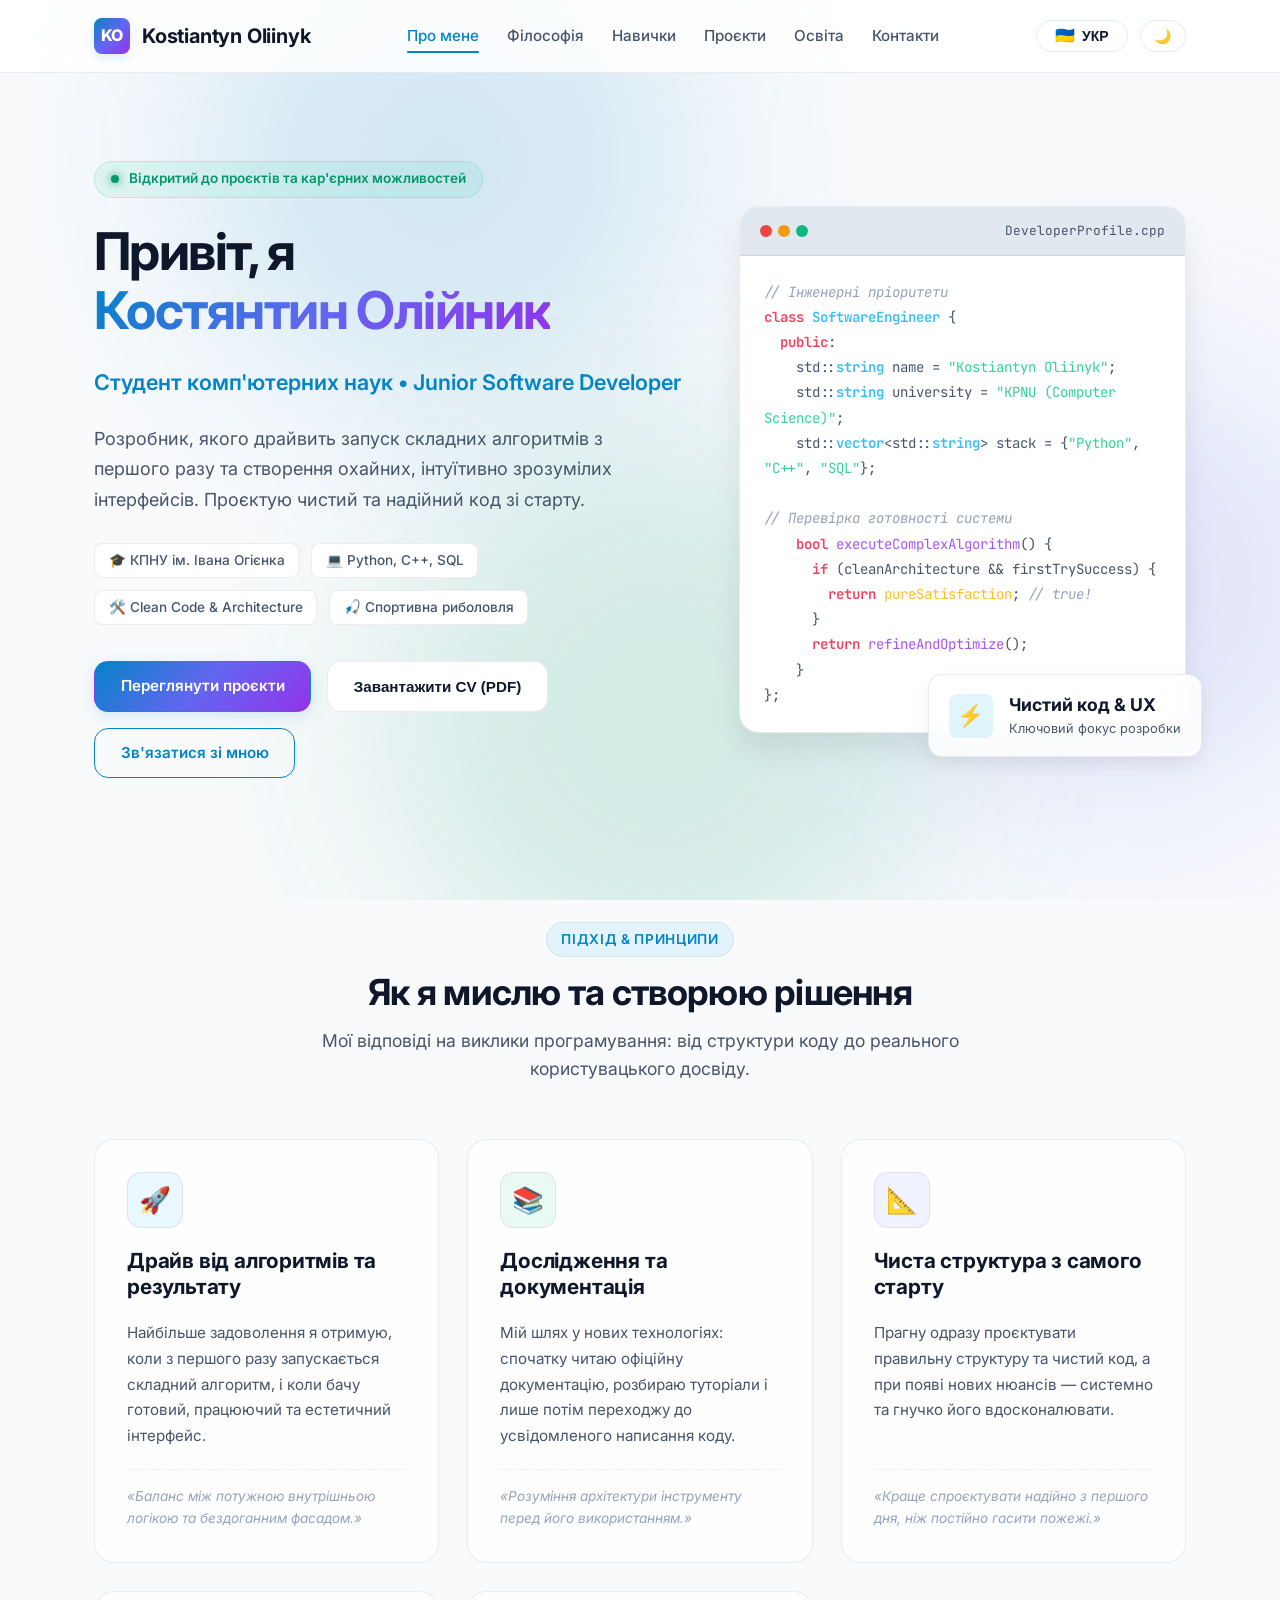
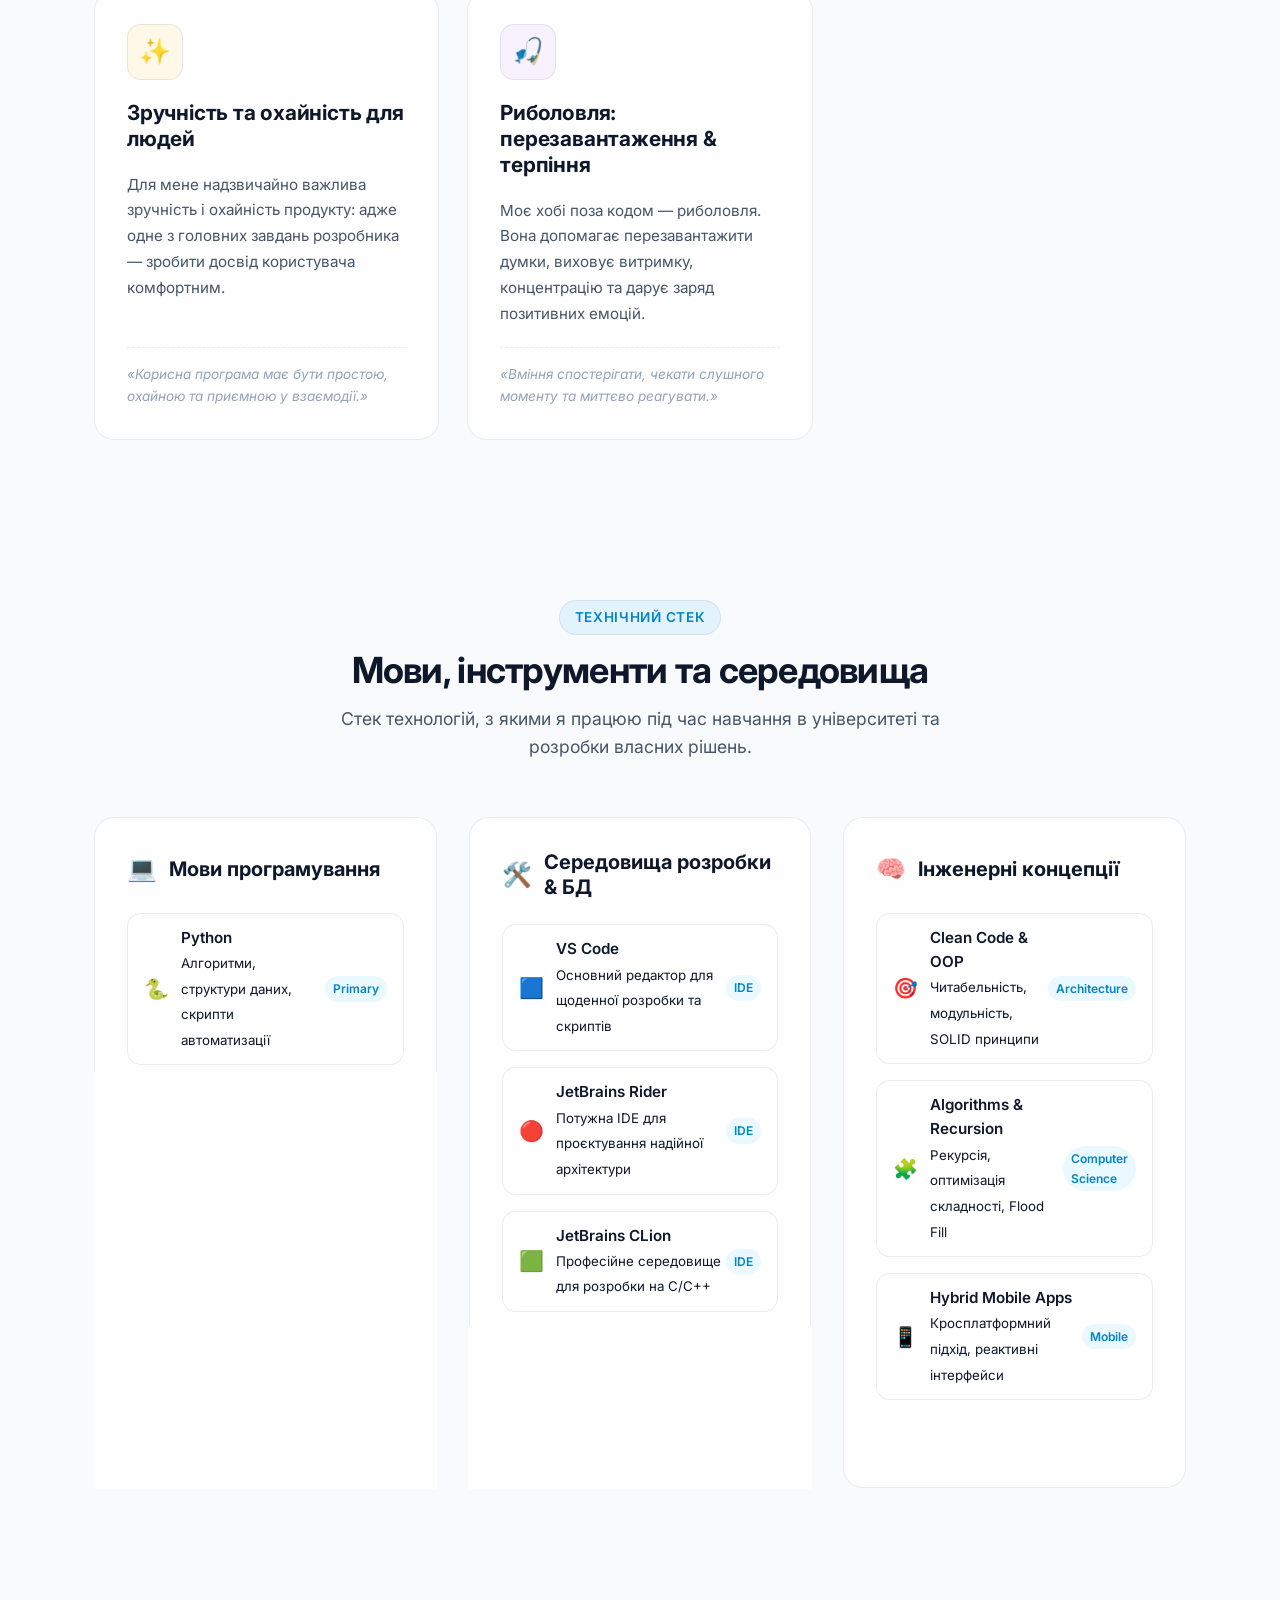
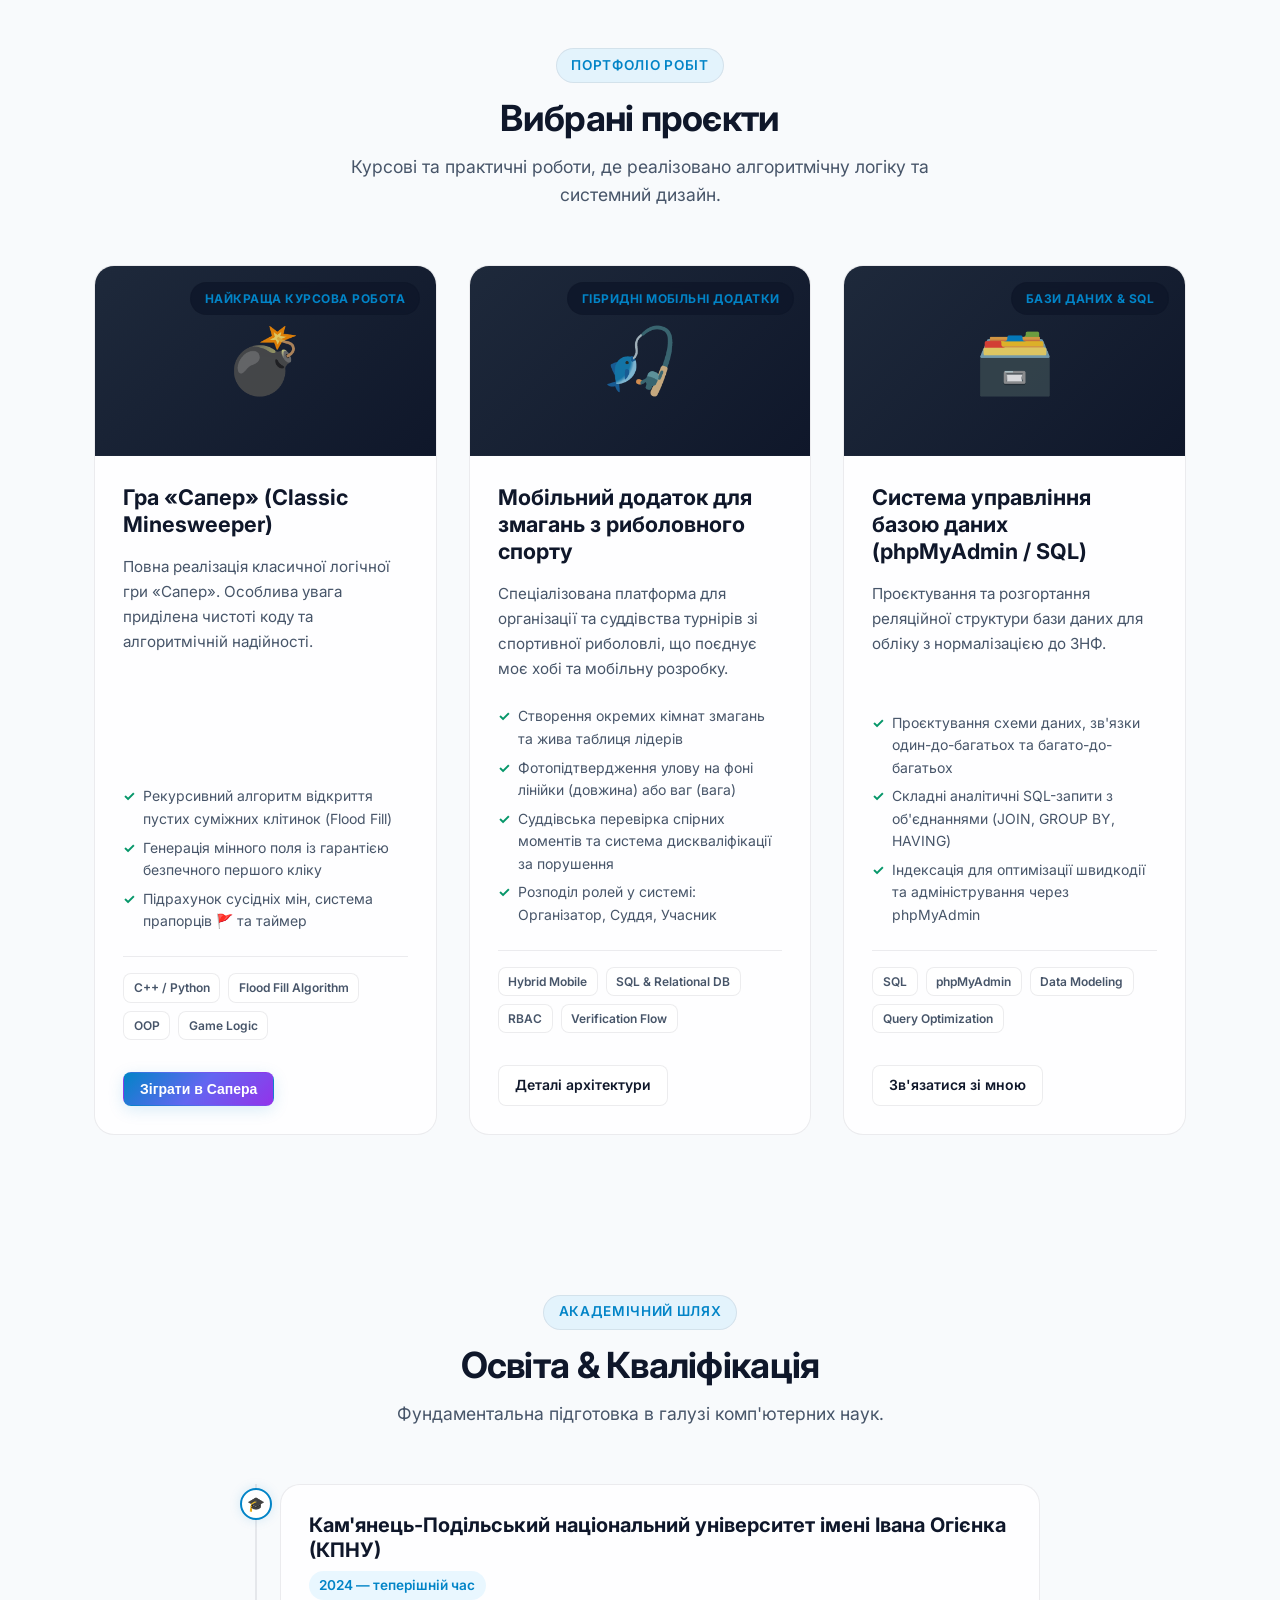
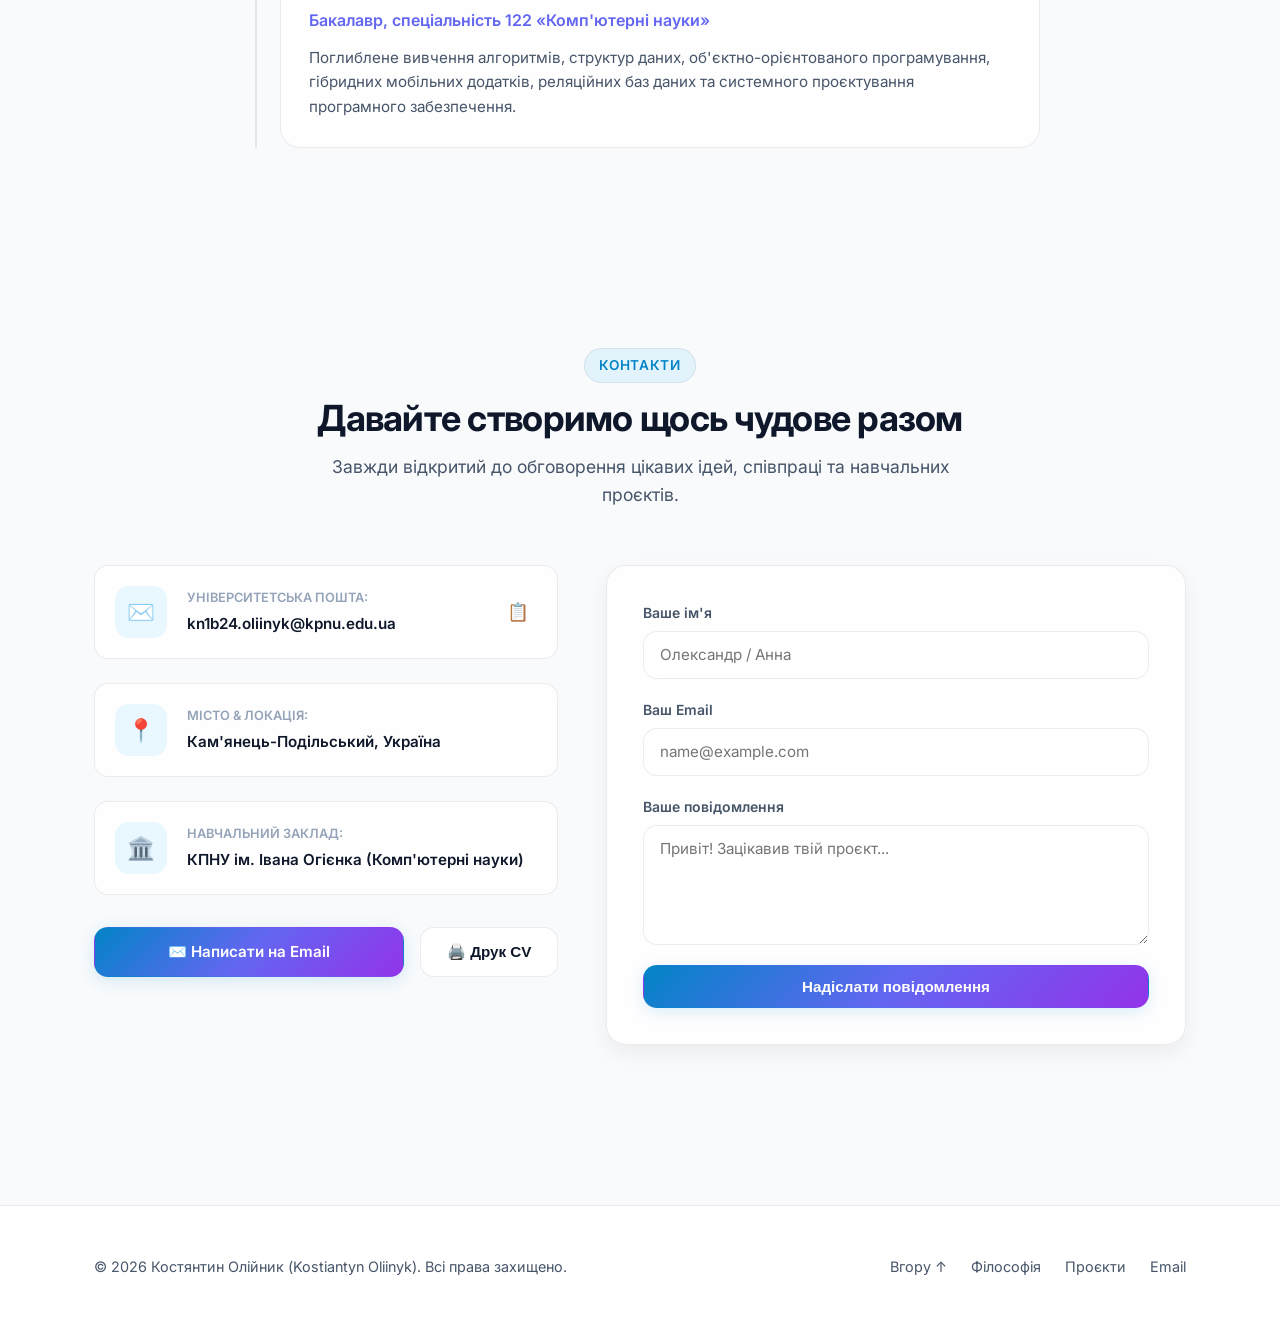
==== index.html @ 6effaed9 "feat: initial release of bilingual resume site with CNAME, 404 page, and interactive Minesweeper" ====
<!DOCTYPE html>
<html lang="uk" data-theme="dark">
<head>
  <meta charset="UTF-8">
  <meta name="viewport" content="width=device-width, initial-scale=1.0">
  <title>Костянтин Олійник | Резюме & Портфоліо</title>
  
  <meta name="description" content="Портфоліо та резюме Костянтина Олійника — студента комп'ютерних наук (КПНУ ім. Івана Огієнка), розробника на Python, C++, SQL.">
  <meta name="author" content="Костянтин Олійник">

  <!-- Inter & JetBrains Mono Fonts via Google Fonts (with system fallbacks) -->
  <link rel="preconnect" href="https://fonts.googleapis.com">
  <link rel="preconnect" href="https://fonts.gstatic.com" crossorigin>
  <link href="https://fonts.googleapis.com/css2?family=Inter:wght@400;500;600;700;800&family=JetBrains+Mono:wght@400;500;700&display=swap" rel="stylesheet">

  <!-- Core Stylesheet -->
  <link rel="stylesheet" href="css/style.css">
</head>
<body>

  <!-- Ambient Animated Background Lights -->
  <div class="bg-ambient" aria-hidden="true">
    <div class="ambient-blob blob-1"></div>
    <div class="ambient-blob blob-2"></div>
    <div class="ambient-blob blob-3"></div>
  </div>

  <!-- Header / Navigation Bar -->
  <header class="navbar">
    <div class="container">
      <a href="#about" class="nav-brand">
        <div class="brand-icon">KO</div>
        <span>Kostiantyn Oliinyk</span>
      </a>

      <!-- Desktop Nav Links -->
      <ul class="nav-links">
        <li><a href="#about" class="nav-link" data-i18n="navAbout">Про мене</a></li>
        <li><a href="#philosophy" class="nav-link" data-i18n="navPhilosophy">Філософія</a></li>
        <li><a href="#skills" class="nav-link" data-i18n="navSkills">Навички</a></li>
        <li><a href="#projects" class="nav-link" data-i18n="navProjects">Проєкти</a></li>
        <li><a href="#education" class="nav-link" data-i18n="navEducation">Освіта</a></li>
        <li><a href="#contact" class="nav-link" data-i18n="navContact">Контакти</a></li>
      </ul>

      <!-- Action Buttons (Language & Theme Toggle) -->
      <div class="nav-actions">
        <!-- Language Switcher Button -->
        <button id="lang-toggle-btn" class="btn-control lang-btn" aria-label="Toggle language">
          <span id="lang-flag" class="lang-flag">🇺🇦</span>
          <span id="lang-label">УКР</span>
        </button>

        <!-- Theme Switcher Button -->
        <button id="theme-toggle-btn" class="btn-control" aria-label="Toggle theme">
          <span id="theme-icon">☀️</span>
        </button>

        <!-- Mobile Navigation Menu Toggle -->
        <button id="mobile-toggle" class="mobile-menu-toggle" aria-label="Open mobile menu">☰</button>
      </div>
    </div>

    <!-- Mobile Drawer Nav -->
    <nav id="mobile-nav" class="mobile-nav" aria-label="Mobile Navigation">
      <ul class="mobile-nav-links">
        <li><a href="#about" data-i18n="navAbout">Про мене</a></li>
        <li><a href="#philosophy" data-i18n="navPhilosophy">Філософія</a></li>
        <li><a href="#skills" data-i18n="navSkills">Навички</a></li>
        <li><a href="#projects" data-i18n="navProjects">Проєкти</a></li>
        <li><a href="#education" data-i18n="navEducation">Освіта</a></li>
        <li><a href="#contact" data-i18n="navContact">Контакти</a></li>
      </ul>
    </nav>
  </header>

  <!-- Main Content Wrap -->
  <main>
    <!-- HERO & ABOUT SECTION -->
    <section id="about" class="hero">
      <div class="container hero-grid">
        <div class="hero-content">
          <div class="hero-status-pill">
            <span class="status-dot"></span>
            <span data-i18n="heroStatus">Відкритий до проєктів та кар'єрних можливостей</span>
          </div>

          <h1 class="hero-title">
            <span data-i18n="heroGreeting">Привіт, я</span><br>
            <span class="gradient-text" data-i18n="heroName">Костянтин Олійник</span>
          </h1>

          <div class="hero-subtitle" data-i18n="heroRole">Студент комп'ютерних наук • Junior Software Developer</div>

          <p class="hero-description" data-i18n="heroDesc">
            Розробник, якого драйвить запуск складних алгоритмів з першого разу та створення охайних, інтуїтивно зрозумілих інтерфейсів. Проєктую чистий та надійний код зі старту.
          </p>

          <div class="hero-badges-row">
            <span class="hero-tag" data-i18n="heroBadge1">🎓 КПНУ ім. Івана Огієнка</span>
            <span class="hero-tag" data-i18n="heroBadge2">💻 Python, C++, SQL</span>
            <span class="hero-tag" data-i18n="heroBadge3">🛠️ Clean Code & Architecture</span>
            <span class="hero-tag" data-i18n="heroBadge4">🎣 Спортивна риболовля</span>
          </div>

          <div class="hero-cta">
            <a href="#projects" class="btn btn-primary" data-i18n="btnProjects">Переглянути проєкти</a>
            <button class="btn btn-secondary trigger-print-cv" data-i18n="btnDownloadCV">Завантажити CV (PDF)</button>
            <a href="#contact" class="btn btn-outline" data-i18n="btnContact">Зв'язатися зі мною</a>
          </div>
        </div>

        <!-- Hero Visual: Developer Terminal / Code Card -->
        <div class="hero-visual">
          <div class="code-card">
            <div class="code-header">
              <div class="code-dots">
                <span class="code-dot red"></span>
                <span class="code-dot yellow"></span>
                <span class="code-dot green"></span>
              </div>
              <div class="code-filename">DeveloperProfile.cpp</div>
            </div>
            <div class="code-body">
              <div class="code-comment" data-i18n="codeComment1">// Інженерні пріоритети</div>
              <div><span class="code-keyword">class</span> <span class="code-class">SoftwareEngineer</span> {</div>
              <div>&nbsp;&nbsp;<span class="code-keyword">public</span>:</div>
              <div>&nbsp;&nbsp;&nbsp;&nbsp;std::<span class="code-class">string</span> name = <span class="code-string">"Kostiantyn Oliinyk"</span>;</div>
              <div>&nbsp;&nbsp;&nbsp;&nbsp;std::<span class="code-class">string</span> university = <span class="code-string">"KPNU (Computer Science)"</span>;</div>
              <div>&nbsp;&nbsp;&nbsp;&nbsp;std::<span class="code-class">vector</span>&lt;std::<span class="code-class">string</span>&gt; stack = {<span class="code-string">"Python"</span>, <span class="code-string">"C++"</span>, <span class="code-string">"SQL"</span>};</div>
              <br>
              <div class="code-comment" data-i18n="codeComment2">// Перевірка готовності системи</div>
              <div>&nbsp;&nbsp;&nbsp;&nbsp;<span class="code-keyword">bool</span> <span class="code-fn">executeComplexAlgorithm</span>() {</div>
              <div>&nbsp;&nbsp;&nbsp;&nbsp;&nbsp;&nbsp;<span class="code-keyword">if</span> (cleanArchitecture &amp;&amp; firstTrySuccess) {</div>
              <div>&nbsp;&nbsp;&nbsp;&nbsp;&nbsp;&nbsp;&nbsp;&nbsp;<span class="code-keyword">return</span> <span class="code-var">pureSatisfaction</span>; <span class="code-comment">// true!</span></div>
              <div>&nbsp;&nbsp;&nbsp;&nbsp;&nbsp;&nbsp;}</div>
              <div>&nbsp;&nbsp;&nbsp;&nbsp;&nbsp;&nbsp;<span class="code-keyword">return</span> <span class="code-fn">refineAndOptimize</span>();</div>
              <div>&nbsp;&nbsp;&nbsp;&nbsp;}</div>
              <div>};</div>
            </div>
          </div>

          <div class="floating-stats-card">
            <div class="stats-icon">⚡</div>
            <div class="stats-info">
              <div class="stats-value" data-i18n="statsHighlightValue">Чистий код & UX</div>
              <div class="stats-label" data-i18n="statsHighlightLabel">Ключовий фокус розробки</div>
            </div>
          </div>
        </div>
      </div>
    </section>

    <!-- CORE MINDSET & PHILOSOPHY SECTION (From Questionnaire Answers) -->
    <section id="philosophy" class="philosophy-section">
      <div class="container">
        <div class="section-title-wrap">
          <span class="section-badge" data-i18n="philosophyBadge">Підхід & Принципи</span>
          <h2 class="section-title" data-i18n="philosophyTitle">Як я мислю та створюю рішення</h2>
          <p class="section-subtitle" data-i18n="philosophySubtitle">Мої відповіді на виклики програмування: від структури коду до реального користувацького досвіду.</p>
        </div>

        <div class="philosophy-grid">
          <!-- Card 1: What Drives Me -->
          <div class="philosophy-card">
            <div class="philosophy-icon-wrap">🚀</div>
            <h3 class="philosophy-title" data-i18n="philDriveTitle">Драйв від алгоритмів та результату</h3>
            <p class="philosophy-text" data-i18n="philDriveDesc">
              Найбільше задоволення я отримую, коли з першого разу запускається складний алгоритм, і коли бачу готовий, працюючий та естетичний інтерфейс.
            </p>
            <div class="philosophy-quote" data-i18n="philDriveQuote">
              «Баланс між потужною внутрішньою логікою та бездоганним фасадом.»
            </div>
          </div>

          <!-- Card 2: How I Learn -->
          <div class="philosophy-card green">
            <div class="philosophy-icon-wrap">📚</div>
            <h3 class="philosophy-title" data-i18n="philLearnTitle">Дослідження та документація</h3>
            <p class="philosophy-text" data-i18n="philLearnDesc">
              Мій шлях у нових технологіях: спочатку читаю офіційну документацію, розбираю туторіали і лише потім переходжу до усвідомленого написання коду.
            </p>
            <div class="philosophy-quote" data-i18n="philLearnQuote">
              «Розуміння архітектури інструменту перед його використанням.»
            </div>
          </div>

          <!-- Card 3: Architecture & Perfectionism -->
          <div class="philosophy-card indigo">
            <div class="philosophy-icon-wrap">📐</div>
            <h3 class="philosophy-title" data-i18n="philArchTitle">Чиста структура з самого старту</h3>
            <p class="philosophy-text" data-i18n="philArchDesc">
              Прагну одразу проєктувати правильну структуру та чистий код, а при появі нових нюансів — системно та гнучко його вдосконалювати.
            </p>
            <div class="philosophy-quote" data-i18n="philArchQuote">
              «Краще спроєктувати надійно з першого дня, ніж постійно гасити пожежі.»
            </div>
          </div>

          <!-- Card 4: UX & Neatness -->
          <div class="philosophy-card amber">
            <div class="philosophy-icon-wrap">✨</div>
            <h3 class="philosophy-title" data-i18n="philUxTitle">Зручність та охайність для людей</h3>
            <p class="philosophy-text" data-i18n="philUxDesc">
              Для мене надзвичайно важлива зручність і охайність продукту: адже одне з головних завдань розробника — зробити досвід користувача комфортним.
            </p>
            <div class="philosophy-quote" data-i18n="philUxQuote">
              «Корисна програма має бути простою, охайною та приємною у взаємодії.»
            </div>
          </div>

          <!-- Card 5: Life Outside Code -->
          <div class="philosophy-card purple">
            <div class="philosophy-icon-wrap">🎣</div>
            <h3 class="philosophy-title" data-i18n="philHobbyTitle">Риболовля: перезавантаження & терпіння</h3>
            <p class="philosophy-text" data-i18n="philHobbyDesc">
              Моє хобі поза кодом — риболовля. Вона допомагає перезавантажити думки, виховує витримку, концентрацію та дарує заряд позитивних емоцій.
            </p>
            <div class="philosophy-quote" data-i18n="philHobbyQuote">
              «Вміння спостерігати, чекати слушного моменту та миттєво реагувати.»
            </div>
          </div>
        </div>
      </div>
    </section>

    <!-- TECHNICAL SKILLS SECTION -->
    <section id="skills" class="skills-section">
      <div class="container">
        <div class="section-title-wrap">
          <span class="section-badge" data-i18n="skillsBadge">Технічний стек</span>
          <h2 class="section-title" data-i18n="skillsTitle">Мови, інструменти та середовища</h2>
          <p class="section-subtitle" data-i18n="skillsSubtitle">Стек технологій, з якими я працюю під час навчання в університеті та розробки власних рішень.</p>
        </div>

        <div class="skills-container">
          <!-- Languages Category -->
          <div class="skill-category">
            <div class="skill-category-header">
              <span class="skill-cat-icon">💻</span>
              <h3 class="skill-category-title" data-i18n="skillCatLanguages">Мови програмування</h3>
            </div>
            <div class="skill-items-grid">
              <div class="skill-item">
                <div class="skill-meta">
                  <div class="skill-icon">🐍</div>
                  <div>
                    <div class="skill-name">Python</div>
                    <small class="skill-desc" data-i18n="skillPythonDesc">Алгоритми, структури даних, скрипти автоматизації</small>
                  </div>
                </div>
                <span class="skill-tag">Primary</span>
              </div>

              <div class="skill-item">
                <div class="skill-meta">
                  <div class="skill-icon">⚙️</div>
                  <div>
                    <div class="skill-name">C++</div>
                    <small class="skill-desc" data-i18n="skillCppDesc">Об'єктно-орієнтоване програмування, робота з пам'яттю</small>
                  </div>
                </div>
                <span class="skill-tag">Core</span>
              </div>

              <div class="skill-item">
                <div class="skill-meta">
                  <div class="skill-icon">🗄️</div>
                  <div>
                    <div class="skill-name">SQL</div>
                    <small class="skill-desc" data-i18n="skillSqlDesc">Реляційні БД, запити, проєктування схем, нормалізація</small>
                  </div>
                </div>
                <span class="skill-tag">Data</span>
              </div>
            </div>
          </div>

          <!-- Tools & IDEs Category -->
          <div class="skill-category">
            <div class="skill-category-header">
              <span class="skill-cat-icon">🛠️</span>
              <h3 class="skill-category-title" data-i18n="skillCatTools">Середовища розробки & БД</h3>
            </div>
            <div class="skill-items-grid">
              <div class="skill-item">
                <div class="skill-meta">
                  <div class="skill-icon">🟦</div>
                  <div>
                    <div class="skill-name">VS Code</div>
                    <small class="skill-desc" data-i18n="skillVsCodeDesc">Основний редактор для щоденної розробки та скриптів</small>
                  </div>
                </div>
                <span class="skill-tag">IDE</span>
              </div>

              <div class="skill-item">
                <div class="skill-meta">
                  <div class="skill-icon">🔴</div>
                  <div>
                    <div class="skill-name">JetBrains Rider</div>
                    <small class="skill-desc" data-i18n="skillRiderDesc">Потужна IDE для проєктування надійної архітектури</small>
                  </div>
                </div>
                <span class="skill-tag">IDE</span>
              </div>

              <div class="skill-item">
                <div class="skill-meta">
                  <div class="skill-icon">🟩</div>
                  <div>
                    <div class="skill-name">JetBrains CLion</div>
                    <small class="skill-desc" data-i18n="skillClionDesc">Професійне середовище для розробки на C/C++</small>
                  </div>
                </div>
                <span class="skill-tag">IDE</span>
              </div>

              <div class="skill-item">
                <div class="skill-meta">
                  <div class="skill-icon">🐬</div>
                  <div>
                    <div class="skill-name">phpMyAdmin</div>
                    <small class="skill-desc" data-i18n="skillPhpMyAdminDesc">Адміністрування баз даних, тестування запитів</small>
                  </div>
                </div>
                <span class="skill-tag">DB Admin</span>
              </div>
            </div>
          </div>

          <!-- Engineering Concepts -->
          <div class="skill-category">
            <div class="skill-category-header">
              <span class="skill-cat-icon">🧠</span>
              <h3 class="skill-category-title" data-i18n="skillCatConcepts">Інженерні концепції</h3>
            </div>
            <div class="skill-items-grid">
              <div class="skill-item">
                <div class="skill-meta">
                  <div class="skill-icon">🎯</div>
                  <div>
                    <div class="skill-name">Clean Code & OOP</div>
                    <small class="skill-desc" data-i18n="skillCleanCodeDesc">Читабельність, модульність, SOLID принципи</small>
                  </div>
                </div>
                <span class="skill-tag">Architecture</span>
              </div>

              <div class="skill-item">
                <div class="skill-meta">
                  <div class="skill-icon">🧩</div>
                  <div>
                    <div class="skill-name">Algorithms & Recursion</div>
                    <small class="skill-desc" data-i18n="skillAlgoDesc">Рекурсія, оптимізація складності, Flood Fill</small>
                  </div>
                </div>
                <span class="skill-tag">Computer Science</span>
              </div>

              <div class="skill-item">
                <div class="skill-meta">
                  <div class="skill-icon">📱</div>
                  <div>
                    <div class="skill-name">Hybrid Mobile Apps</div>
                    <small class="skill-desc" data-i18n="skillHybridDesc">Кросплатформний підхід, реактивні інтерфейси</small>
                  </div>
                </div>
                <span class="skill-tag">Mobile</span>
              </div>
            </div>
          </div>
        </div>
      </div>
    </section>

    <!-- FEATURED PROJECTS SECTION -->
    <section id="projects" class="projects-section">
      <div class="container">
        <div class="section-title-wrap">
          <span class="section-badge" data-i18n="projectsBadge">Портфоліо робіт</span>
          <h2 class="section-title" data-i18n="projectsTitle">Вибрані проєкти</h2>
          <p class="section-subtitle" data-i18n="projectsSubtitle">Курсові та практичні роботи, де реалізовано алгоритмічну логіку та системний дизайн.</p>
        </div>

        <div class="projects-grid">
          <!-- Project 1: Minesweeper (Best Coursework) -->
          <div class="project-card">
            <div class="project-banner">
              <div class="project-banner-decor">💣</div>
              <span class="project-badge-float" data-i18n="proj1Badge">Найкраща курсова робота</span>
            </div>
            <div class="project-body">
              <h3 class="project-title" data-i18n="proj1Title">Гра «Сапер» (Classic Minesweeper)</h3>
              <p class="project-desc" data-i18n="proj1Desc">
                Повна реалізація класичної логічної гри «Сапер». Особлива увага приділена чистоті коду та алгоритмічній надійності.
              </p>
              <ul class="project-features">
                <li data-i18n="proj1Feat1">Рекурсивний алгоритм відкриття пустих суміжних клітинок (Flood Fill)</li>
                <li data-i18n="proj1Feat2">Генерація мінного поля із гарантією безпечного першого кліку</li>
                <li data-i18n="proj1Feat3">Підрахунок сусідніх мін, система прапорців 🚩 та таймер</li>
              </ul>
              <div class="project-tags">
                <span class="tech-tag">C++ / Python</span>
                <span class="tech-tag">Flood Fill Algorithm</span>
                <span class="tech-tag">OOP</span>
                <span class="tech-tag">Game Logic</span>
              </div>
              <div class="project-actions">
                <button id="btn-open-minesweeper" class="btn btn-primary btn-sm" data-i18n="btnPlayDemo">Зіграти в Сапера</button>
              </div>
            </div>
          </div>

          <!-- Project 2: Sport Fishing Tournament App (Hybrid Mobile & Personal Passion) -->
          <div class="project-card">
            <div class="project-banner">
              <div class="project-banner-decor">🎣</div>
              <span class="project-badge-float" data-i18n="proj2Badge">Гібридні мобільні додатки</span>
            </div>
            <div class="project-body">
              <h3 class="project-title" data-i18n="proj2Title">Мобільний додаток для змагань з риболовного спорту</h3>
              <p class="project-desc" data-i18n="proj2Desc">
                Спеціалізована платформа для організації та суддівства турнірів зі спортивної риболовлі, що поєднує моє хобі та мобільну розробку.
              </p>
              <ul class="project-features">
                <li data-i18n="proj2Feat1">Створення окремих кімнат змагань та жива таблиця лідерів</li>
                <li data-i18n="proj2Feat2">Фотопідтвердження улову на фоні лінійки (довжина) або ваг (вага)</li>
                <li data-i18n="proj2Feat3">Суддівська перевірка спірних моментів та система дискваліфікації за порушення</li>
                <li data-i18n="proj2Feat4">Розподіл ролей у системі: Організатор, Суддя, Учасник</li>
              </ul>
              <div class="project-tags">
                <span class="tech-tag">Hybrid Mobile</span>
                <span class="tech-tag">SQL & Relational DB</span>
                <span class="tech-tag">RBAC</span>
                <span class="tech-tag">Verification Flow</span>
              </div>
              <div class="project-actions">
                <a href="#contact" class="btn btn-secondary btn-sm" data-i18n="btnViewDetails">Деталі архітектури</a>
              </div>
            </div>
          </div>

          <!-- Project 3: Relational Database Architecture -->
          <div class="project-card">
            <div class="project-banner">
              <div class="project-banner-decor">🗃️</div>
              <span class="project-badge-float" data-i18n="proj3Badge">Бази даних & SQL</span>
            </div>
            <div class="project-body">
              <h3 class="project-title" data-i18n="proj3Title">Система управління базою даних (phpMyAdmin / SQL)</h3>
              <p class="project-desc" data-i18n="proj3Desc">
                Проєктування та розгортання реляційної структури бази даних для обліку з нормалізацією до 3НФ.
              </p>
              <ul class="project-features">
                <li data-i18n="proj3Feat1">Проєктування схеми даних, зв'язки один-до-багатьох та багато-до-багатьох</li>
                <li data-i18n="proj3Feat2">Складні аналітичні SQL-запити з об'єднаннями (JOIN, GROUP BY, HAVING)</li>
                <li data-i18n="proj3Feat3">Індексація для оптимізації швидкодії та адміністрування через phpMyAdmin</li>
              </ul>
              <div class="project-tags">
                <span class="tech-tag">SQL</span>
                <span class="tech-tag">phpMyAdmin</span>
                <span class="tech-tag">Data Modeling</span>
                <span class="tech-tag">Query Optimization</span>
              </div>
              <div class="project-actions">
                <a href="#contact" class="btn btn-secondary btn-sm" data-i18n="btnContact">Зв'язатися</a>
              </div>
            </div>
          </div>
        </div>
      </div>
    </section>

    <!-- EDUCATION SECTION -->
    <section id="education" class="education-section">
      <div class="container">
        <div class="section-title-wrap">
          <span class="section-badge" data-i18n="educationBadge">Академічний шлях</span>
          <h2 class="section-title" data-i18n="educationTitle">Освіта & Кваліфікація</h2>
          <p class="section-subtitle" data-i18n="educationSubtitle">Фундаментальна підготовка в галузі комп'ютерних наук.</p>
        </div>

        <div class="education-wrap">
          <div class="timeline">
            <div class="timeline-item">
              <div class="timeline-marker">🎓</div>
              <div class="timeline-card">
                <div class="timeline-meta">
                  <h3 class="timeline-institution" data-i18n="eduUni">Кам'янець-Подільський національний університет імені Івана Огієнка (КПНУ)</h3>
                  <span class="timeline-period" data-i18n="eduPeriod">2024 — теперішній час</span>
                </div>
                <div class="timeline-degree" data-i18n="eduDegree">Бакалавр, спеціальність 122 «Комп'ютерні науки»</div>
                <p class="timeline-desc" data-i18n="eduDesc">
                  Поглиблене вивчення алгоритмів, структур даних, об'єктно-орієнтованого програмування, гібридних мобільних додатків, реляційних баз даних та системного проєктування програмного забезпечення.
                </p>
              </div>
            </div>
          </div>
        </div>
      </div>
    </section>

    <!-- CONTACT SECTION -->
    <section id="contact" class="contact-section">
      <div class="container">
        <div class="section-title-wrap">
          <span class="section-badge" data-i18n="contactBadge">Контакти</span>
          <h2 class="section-title" data-i18n="contactTitle">Давайте створимо щось чудове разом</h2>
          <p class="section-subtitle" data-i18n="contactSubtitle">Завжди відкритий до обговорення цікавих ідей, співпраці та навчальних проєктів.</p>
        </div>

        <div class="contact-grid">
          <!-- Contact Info Cards -->
          <div class="contact-info">
            <!-- Email -->
            <div class="contact-card">
              <div class="contact-card-icon">✉️</div>
              <div class="contact-card-content">
                <span class="contact-card-label" data-i18n="contactEmailLabel">Університетська пошта:</span>
                <span class="contact-card-val">kn1b24.oliinyk@kpnu.edu.ua</span>
              </div>
              <button id="copy-email-btn" class="btn-copy" title="Скопіювати email">📋</button>
            </div>

            <!-- Location -->
            <div class="contact-card">
              <div class="contact-card-icon">📍</div>
              <div class="contact-card-content">
                <span class="contact-card-label" data-i18n="contactLocationLabel">Місто & Локація:</span>
                <span class="contact-card-val" data-i18n="contactLocationVal">Кам'янець-Подільський, Україна</span>
              </div>
            </div>

            <!-- University Affiliation -->
            <div class="contact-card">
              <div class="contact-card-icon">🏛️</div>
              <div class="contact-card-content">
                <span class="contact-card-label" data-i18n="contactInstLabel">Навчальний заклад:</span>
                <span class="contact-card-val" data-i18n="contactInstVal">КПНУ ім. Івана Огієнка (Комп'ютерні науки)</span>
              </div>
            </div>

            <!-- Direct Actions -->
            <div style="margin-top: 0.5rem; display: flex; gap: 1rem;">
              <a href="mailto:kn1b24.oliinyk@kpnu.edu.ua" class="btn btn-primary" style="flex: 1;">
                <span>✉️ Написати на Email</span>
              </a>
              <button class="btn btn-secondary trigger-print-cv" title="Print/Export CV">
                <span>🖨️ Друк CV</span>
              </button>
            </div>
          </div>

          <!-- Interactive Contact Form Mockup -->
          <div class="contact-form-wrap">
            <form id="contact-form" class="contact-form">
              <div class="form-group">
                <label class="form-label" for="form-name" data-i18n="formNameLabel">Ваше ім'я</label>
                <input type="text" id="form-name" class="form-input" required data-i18n-placeholder="formNamePlaceholder" placeholder="Олександр / Анна">
              </div>

              <div class="form-group">
                <label class="form-label" for="form-email" data-i18n="formEmailLabel">Ваш Email</label>
                <input type="email" id="form-email" class="form-input" required data-i18n-placeholder="formEmailPlaceholder" placeholder="name@example.com">
              </div>

              <div class="form-group">
                <label class="form-label" for="form-message" data-i18n="formMsgLabel">Ваше повідомлення</label>
                <textarea id="form-message" class="form-textarea" required data-i18n-placeholder="formMsgPlaceholder" placeholder="Привіт! Зацікавив твій проєкт..."></textarea>
              </div>

              <button type="submit" class="btn btn-primary" data-i18n="btnSendMsg">Надіслати повідомлення</button>
            </form>
          </div>
        </div>
      </div>
    </section>
  </main>

  <!-- FOOTER -->
  <footer class="footer">
    <div class="container">
      <div class="footer-content">
        <div class="footer-copy">
          © 2026 Костянтин Олійник (Kostiantyn Oliinyk). <span data-i18n="footerRights">Всі права захищено.</span>
        </div>
        <ul class="footer-links">
          <li><a href="#about" data-i18n="footerBackToTop">Вгору ↑</a></li>
          <li><a href="#philosophy" data-i18n="navPhilosophy">Філософія</a></li>
          <li><a href="#projects" data-i18n="navProjects">Проєкти</a></li>
          <li><a href="mailto:kn1b24.oliinyk@kpnu.edu.ua">Email</a></li>
        </ul>
      </div>
    </div>
  </footer>

  <!-- TOAST NOTIFICATION -->
  <div id="toast" class="toast" role="alert" aria-live="polite"></div>

  <!-- INTERACTIVE MINESWEEPER MODAL -->
  <div id="minesweeper-modal" class="modal-overlay" role="dialog" aria-modal="true" aria-labelledby="ms-title">
    <div class="modal-content">
      <div class="modal-header">
        <h3 id="ms-title" class="modal-title">
          <span>💣</span>
          <span data-i18n="msModalTitle">Гра «Сапер» (Інтерактивне демо)</span>
        </h3>
        <button id="btn-close-ms-modal" class="modal-close" aria-label="Закрити">&times;</button>
      </div>

      <div class="modal-body">
        <div class="game-stats">
          <div class="game-stat-box">
            <span data-i18n="msRemainingMines">Міни:</span>
            <span id="ms-mines-count">10</span>
          </div>
          <button id="ms-reset-btn" class="btn-control" style="font-size: 1.25rem; padding: 0.2rem 0.6rem;">
            <span id="ms-reset-face">😊</span>
          </button>
          <div class="game-stat-box">
            <span data-i18n="msTimer">Час:</span>
            <span id="ms-timer">000</span>
          </div>
        </div>

        <div id="ms-message" class="game-message"></div>

        <!-- 8x8 Minesweeper Grid -->
        <div id="ms-board" class="minesweeper-board"></div>

        <div style="font-size: 0.8rem; color: var(--text-muted); text-align: center;">
          <p>💡 Клік лівою кнопкою — відкрити клітинку. Правий клік — прапорець 🚩.</p>
          <p>Перший клік завжди безпечний завдяки динамічному алгоритму генерації.</p>
        </div>
      </div>
    </div>
  </div>

  <!-- Main JavaScript File -->
  <script src="js/main.js"></script>
</body>
</html>
---- css/style.css ----
/* ===================================================================
   PORTFOLIO & RESUME STYLESHEET
   Author: Kostiantyn Oliinyk (Костянтин Олійник)
   Theme: Modern Developer Portfolio with Dark/Light & i18n
   =================================================================== */

:root {
  /* Color Palette - Dark Mode (Default) */
  --bg-primary: #0f172a;
  --bg-secondary: #1e293b;
  --bg-tertiary: #334155;
  --bg-glass: rgba(30, 41, 59, 0.85);
  --bg-card: rgba(30, 41, 59, 0.7);
  --bg-card-hover: rgba(51, 65, 85, 0.9);

  --text-primary: #f8fafc;
  --text-secondary: #94a3b8;
  --text-muted: #64748b;

  --accent-primary: #38bdf8;       /* Cyan */
  --accent-secondary: #818cf8;     /* Indigo */
  --accent-tertiary: #34d399;      /* Emerald */
  --accent-gradient: linear-gradient(135deg, #38bdf8 0%, #818cf8 50%, #c084fc 100%);
  --accent-glow: rgba(56, 189, 248, 0.25);

  --border-subtle: rgba(148, 163, 184, 0.15);
  --border-focus: rgba(56, 189, 248, 0.5);

  --shadow-sm: 0 2px 8px rgba(0, 0, 0, 0.2);
  --shadow-md: 0 8px 24px rgba(0, 0, 0, 0.3);
  --shadow-lg: 0 16px 36px rgba(0, 0, 0, 0.4);

  --font-sans: 'Inter', -apple-system, BlinkMacSystemFont, "Segoe UI", Roboto, Oxygen, Ubuntu, Cantarell, sans-serif;
  --font-mono: 'JetBrains Mono', 'Fira Code', 'Consolas', monospace;

  --radius-sm: 8px;
  --radius-md: 14px;
  --radius-lg: 20px;
  --radius-full: 9999px;

  --transition: all 0.25s cubic-bezier(0.4, 0, 0.2, 1);
  --container-width: 1140px;
}

[data-theme="light"] {
  --bg-primary: #f8fafc;
  --bg-secondary: #ffffff;
  --bg-tertiary: #e2e8f0;
  --bg-glass: rgba(255, 255, 255, 0.85);
  --bg-card: rgba(255, 255, 255, 0.8);
  --bg-card-hover: #ffffff;

  --text-primary: #0f172a;
  --text-secondary: #475569;
  --text-muted: #94a3b8;

  --accent-primary: #0284c7;
  --accent-secondary: #6366f1;
  --accent-tertiary: #059669;
  --accent-gradient: linear-gradient(135deg, #0284c7 0%, #6366f1 50%, #9333ea 100%);
  --accent-glow: rgba(2, 132, 199, 0.15);

  --border-subtle: rgba(15, 23, 42, 0.08);
  --border-focus: rgba(2, 132, 199, 0.5);

  --shadow-sm: 0 2px 8px rgba(0, 0, 0, 0.04);
  --shadow-md: 0 8px 20px rgba(0, 0, 0, 0.06);
  --shadow-lg: 0 16px 32px rgba(0, 0, 0, 0.08);
}

/* 404 Error Page */
.error-page {
  min-height: calc(100vh - 4.5rem - 120px);
  display: flex;
  align-items: center;
  justify-content: center;
  padding: 4rem 1.5rem;
  text-align: center;
}

.error-card {
  max-width: 600px;
  width: 100%;
  background: var(--bg-card);
  backdrop-filter: blur(16px);
  border: 1px solid var(--border-subtle);
  border-radius: var(--radius-lg);
  padding: 3.5rem 2rem;
  box-shadow: var(--shadow-lg);
  display: flex;
  flex-direction: column;
  align-items: center;
  gap: 1.5rem;
}

.error-code {
  font-size: 7rem;
  font-weight: 800;
  line-height: 1;
  letter-spacing: -0.04em;
  font-family: var(--font-mono);
  background: var(--accent-gradient);
  -webkit-background-clip: text;
  background-clip: text;
  color: transparent;
  text-shadow: 0 10px 30px var(--accent-glow);
}

.error-icon {
  font-size: 3.5rem;
  margin-bottom: -0.5rem;
}

.error-title {
  font-size: 2rem;
  letter-spacing: -0.02em;
}

.error-desc {
  color: var(--text-secondary);
  font-size: 1.1rem;
  line-height: 1.6;
}

.error-actions {
  display: flex;
  gap: 1rem;
  flex-wrap: wrap;
  justify-content: center;
  margin-top: 1rem;
}

/* Base Reset */
*, *::before, *::after {
  box-sizing: border-box;
  margin: 0;
  padding: 0;
}

html {
  scroll-behavior: smooth;
  font-size: 16px;
}

body {
  font-family: var(--font-sans);
  background-color: var(--bg-primary);
  color: var(--text-primary);
  line-height: 1.6;
  overflow-x: hidden;
  transition: background-color 0.3s ease, color 0.3s ease;
  min-height: 100vh;
}

/* Background Ambient Glows */
.bg-ambient {
  position: fixed;
  top: 0;
  left: 0;
  width: 100vw;
  height: 100vh;
  z-index: -1;
  pointer-events: none;
  overflow: hidden;
}

.ambient-blob {
  position: absolute;
  border-radius: 50%;
  filter: blur(100px);
  opacity: 0.15;
  transition: opacity 0.3s ease;
}

.blob-1 {
  top: -10%;
  left: 15%;
  width: 500px;
  height: 500px;
  background: var(--accent-primary);
}

.blob-2 {
  top: 40%;
  right: -5%;
  width: 450px;
  height: 450px;
  background: var(--accent-secondary);
}

.blob-3 {
  bottom: -10%;
  left: 30%;
  width: 550px;
  height: 550px;
  background: var(--accent-tertiary);
}

/* Layout Container */
.container {
  width: 100%;
  max-width: var(--container-width);
  margin: 0 auto;
  padding: 0 1.5rem;
}

/* Typography & Helpers */
h1, h2, h3, h4 {
  color: var(--text-primary);
  font-weight: 700;
  line-height: 1.25;
}

a {
  color: inherit;
  text-decoration: none;
  transition: var(--transition);
}

.gradient-text {
  background: var(--accent-gradient);
  -webkit-background-clip: text;
  background-clip: text;
  color: transparent;
  display: inline-block;
}

.section-title-wrap {
  text-align: center;
  margin-bottom: 3.5rem;
}

.section-badge {
  display: inline-flex;
  align-items: center;
  gap: 0.5rem;
  padding: 0.35rem 0.9rem;
  border-radius: var(--radius-full);
  background: rgba(56, 189, 248, 0.1);
  border: 1px solid var(--border-subtle);
  color: var(--accent-primary);
  font-size: 0.85rem;
  font-weight: 600;
  letter-spacing: 0.05em;
  text-transform: uppercase;
  margin-bottom: 0.8rem;
}

.section-title {
  font-size: 2.25rem;
  letter-spacing: -0.02em;
  margin-bottom: 0.75rem;
}

.section-subtitle {
  color: var(--text-secondary);
  font-size: 1.1rem;
  max-width: 650px;
  margin: 0 auto;
}

/* Navbar */
.navbar {
  position: sticky;
  top: 0;
  z-index: 100;
  background: var(--bg-glass);
  backdrop-filter: blur(16px);
  -webkit-backdrop-filter: blur(16px);
  border-bottom: 1px solid var(--border-subtle);
  transition: var(--transition);
}

.navbar .container {
  display: flex;
  align-items: center;
  justify-content: space-between;
  height: 4.5rem;
}

.nav-brand {
  display: flex;
  align-items: center;
  gap: 0.75rem;
  font-weight: 700;
  font-size: 1.25rem;
  letter-spacing: -0.01em;
}

.brand-icon {
  width: 2.25rem;
  height: 2.25rem;
  border-radius: var(--radius-sm);
  background: var(--accent-gradient);
  display: flex;
  align-items: center;
  justify-content: center;
  color: #fff;
  font-weight: 800;
  font-size: 1rem;
  box-shadow: 0 4px 12px var(--accent-glow);
}

.nav-links {
  display: flex;
  align-items: center;
  gap: 1.75rem;
  list-style: none;
}

.nav-link {
  color: var(--text-secondary);
  font-weight: 500;
  font-size: 0.95rem;
  position: relative;
  padding: 0.25rem 0;
}

.nav-link:hover,
.nav-link.active {
  color: var(--accent-primary);
}

.nav-link.active::after {
  content: '';
  position: absolute;
  bottom: -4px;
  left: 0;
  width: 100%;
  height: 2px;
  background: var(--accent-primary);
  border-radius: var(--radius-full);
}

.nav-actions {
  display: flex;
  align-items: center;
  gap: 0.75rem;
}

/* Control Buttons (Lang & Theme) */
.btn-control {
  background: var(--bg-secondary);
  border: 1px solid var(--border-subtle);
  color: var(--text-primary);
  padding: 0.45rem 0.85rem;
  border-radius: var(--radius-full);
  font-size: 0.875rem;
  font-weight: 600;
  display: inline-flex;
  align-items: center;
  gap: 0.45rem;
  cursor: pointer;
  transition: var(--transition);
}

.btn-control:hover {
  background: var(--bg-tertiary);
  border-color: var(--border-focus);
  transform: translateY(-1px);
}

.lang-btn {
  min-width: 92px;
  justify-content: center;
}

.lang-flag {
  font-size: 1rem;
  line-height: 1;
}

.mobile-menu-toggle {
  display: none;
  background: none;
  border: none;
  color: var(--text-primary);
  font-size: 1.5rem;
  cursor: pointer;
  padding: 0.5rem;
}

/* Mobile Nav Drawer */
.mobile-nav {
  display: none;
  position: fixed;
  top: 4.5rem;
  left: 0;
  width: 100%;
  background: var(--bg-secondary);
  border-bottom: 1px solid var(--border-subtle);
  padding: 1.5rem;
  box-shadow: var(--shadow-lg);
  z-index: 99;
}

.mobile-nav.open {
  display: block;
}

.mobile-nav-links {
  list-style: none;
  display: flex;
  flex-direction: column;
  gap: 1rem;
}

.mobile-nav-links a {
  font-size: 1.1rem;
  font-weight: 500;
  color: var(--text-secondary);
  display: block;
  padding: 0.5rem 0;
}

.mobile-nav-links a:hover {
  color: var(--accent-primary);
}

/* Hero Section */
.hero {
  padding: 5.5rem 0 4rem;
  position: relative;
}

.hero-grid {
  display: grid;
  grid-template-columns: 1.25fr 0.95fr;
  align-items: center;
  gap: 3.5rem;
}

.hero-content {
  display: flex;
  flex-direction: column;
  gap: 1.5rem;
}

.hero-status-pill {
  display: inline-flex;
  align-items: center;
  gap: 0.6rem;
  padding: 0.4rem 1rem;
  background: rgba(52, 211, 153, 0.1);
  border: 1px solid rgba(52, 211, 153, 0.25);
  color: var(--accent-tertiary);
  border-radius: var(--radius-full);
  font-size: 0.85rem;
  font-weight: 600;
  width: fit-content;
}

.status-dot {
  width: 8px;
  height: 8px;
  border-radius: 50%;
  background-color: var(--accent-tertiary);
  box-shadow: 0 0 10px var(--accent-tertiary);
  animation: pulse-dot 2s infinite;
}

@keyframes pulse-dot {
  0%, 100% { opacity: 1; transform: scale(1); }
  50% { opacity: 0.4; transform: scale(0.85); }
}

.hero-title {
  font-size: 3.25rem;
  letter-spacing: -0.03em;
  line-height: 1.15;
}

.hero-subtitle {
  font-size: 1.35rem;
  font-weight: 600;
  color: var(--accent-primary);
}

.hero-description {
  color: var(--text-secondary);
  font-size: 1.125rem;
  line-height: 1.7;
}

.hero-badges-row {
  display: flex;
  flex-wrap: wrap;
  gap: 0.75rem;
  margin-top: 0.25rem;
}

.hero-tag {
  display: inline-flex;
  align-items: center;
  gap: 0.4rem;
  padding: 0.35rem 0.85rem;
  border-radius: var(--radius-sm);
  background: var(--bg-secondary);
  border: 1px solid var(--border-subtle);
  color: var(--text-secondary);
  font-size: 0.85rem;
  font-weight: 500;
}

.hero-cta {
  display: flex;
  flex-wrap: wrap;
  gap: 1rem;
  margin-top: 0.75rem;
}

/* Button Styles */
.btn {
  display: inline-flex;
  align-items: center;
  justify-content: center;
  gap: 0.6rem;
  padding: 0.75rem 1.6rem;
  border-radius: var(--radius-md);
  font-size: 0.95rem;
  font-weight: 600;
  cursor: pointer;
  transition: var(--transition);
  border: 1px solid transparent;
}

.btn-primary {
  background: var(--accent-gradient);
  color: #fff;
  box-shadow: 0 4px 16px var(--accent-glow);
}

.btn-primary:hover {
  transform: translateY(-2px);
  box-shadow: 0 8px 24px var(--accent-glow);
  filter: brightness(1.05);
}

.btn-secondary {
  background: var(--bg-secondary);
  border-color: var(--border-subtle);
  color: var(--text-primary);
}

.btn-secondary:hover {
  background: var(--bg-tertiary);
  border-color: var(--border-focus);
  transform: translateY(-2px);
}

.btn-outline {
  background: transparent;
  border-color: var(--accent-primary);
  color: var(--accent-primary);
}

.btn-outline:hover {
  background: rgba(56, 189, 248, 0.1);
  transform: translateY(-2px);
}

/* Hero Visual / Code Card */
.hero-visual {
  position: relative;
}

.code-card {
  background: var(--bg-secondary);
  border: 1px solid var(--border-subtle);
  border-radius: var(--radius-lg);
  overflow: hidden;
  box-shadow: var(--shadow-lg);
  position: relative;
  transition: var(--transition);
}

.code-card:hover {
  border-color: var(--border-focus);
  box-shadow: 0 20px 40px rgba(0, 0, 0, 0.4);
}

.code-header {
  background: var(--bg-tertiary);
  padding: 0.85rem 1.25rem;
  display: flex;
  align-items: center;
  justify-content: space-between;
  border-bottom: 1px solid var(--border-subtle);
}

.code-dots {
  display: flex;
  gap: 0.4rem;
}

.code-dot {
  width: 12px;
  height: 12px;
  border-radius: 50%;
}

.code-dot.red { background: #ef4444; }
.code-dot.yellow { background: #f59e0b; }
.code-dot.green { background: #10b981; }

.code-filename {
  font-family: var(--font-mono);
  font-size: 0.8rem;
  color: var(--text-secondary);
}

.code-body {
  padding: 1.5rem;
  font-family: var(--font-mono);
  font-size: 0.875rem;
  line-height: 1.8;
  color: var(--text-secondary);
}

.code-keyword { color: #f43f5e; font-weight: 600; }
.code-class { color: #38bdf8; font-weight: 600; }
.code-fn { color: #a855f7; }
.code-string { color: #34d399; }
.code-comment { color: var(--text-muted); font-style: italic; }
.code-var { color: #fbbf24; }

.floating-stats-card {
  position: absolute;
  bottom: -1.5rem;
  right: -1rem;
  background: var(--bg-glass);
  backdrop-filter: blur(12px);
  border: 1px solid var(--border-subtle);
  border-radius: var(--radius-md);
  padding: 1rem 1.25rem;
  display: flex;
  align-items: center;
  gap: 1rem;
  box-shadow: var(--shadow-md);
}

.stats-icon {
  width: 2.75rem;
  height: 2.75rem;
  border-radius: var(--radius-sm);
  background: rgba(56, 189, 248, 0.15);
  color: var(--accent-primary);
  display: flex;
  align-items: center;
  justify-content: center;
  font-size: 1.35rem;
}

.stats-info {
  display: flex;
  flex-direction: column;
}

.stats-value {
  font-weight: 700;
  font-size: 1.1rem;
  color: var(--text-primary);
}

.stats-label {
  font-size: 0.8rem;
  color: var(--text-secondary);
}

/* Sections General */
section {
  padding: 5rem 0;
}

/* Philosophy / Core Mindset Cards */
.philosophy-grid {
  display: grid;
  grid-template-columns: repeat(auto-fit, minmax(320px, 1fr));
  gap: 1.75rem;
}

.philosophy-card {
  background: var(--bg-card);
  backdrop-filter: blur(10px);
  border: 1px solid var(--border-subtle);
  border-radius: var(--radius-lg);
  padding: 2rem;
  display: flex;
  flex-direction: column;
  gap: 1.25rem;
  transition: var(--transition);
  position: relative;
  overflow: hidden;
}

.philosophy-card::before {
  content: '';
  position: absolute;
  top: 0;
  left: 0;
  width: 100%;
  height: 3px;
  background: var(--accent-gradient);
  opacity: 0;
  transition: var(--transition);
}

.philosophy-card:hover {
  background: var(--bg-card-hover);
  border-color: var(--border-focus);
  transform: translateY(-4px);
  box-shadow: var(--shadow-md);
}

.philosophy-card:hover::before {
  opacity: 1;
}

.philosophy-icon-wrap {
  width: 3.5rem;
  height: 3.5rem;
  border-radius: var(--radius-md);
  background: rgba(56, 189, 248, 0.1);
  color: var(--accent-primary);
  display: flex;
  align-items: center;
  justify-content: center;
  font-size: 1.6rem;
  border: 1px solid var(--border-subtle);
}

.philosophy-card.green .philosophy-icon-wrap {
  background: rgba(52, 211, 153, 0.1);
  color: var(--accent-tertiary);
}

.philosophy-card.indigo .philosophy-icon-wrap {
  background: rgba(129, 140, 248, 0.1);
  color: var(--accent-secondary);
}

.philosophy-card.amber .philosophy-icon-wrap {
  background: rgba(251, 191, 36, 0.1);
  color: #fbbf24;
}

.philosophy-card.purple .philosophy-icon-wrap {
  background: rgba(192, 132, 252, 0.1);
  color: #c084fc;
}

.philosophy-title {
  font-size: 1.3rem;
  letter-spacing: -0.01em;
}

.philosophy-text {
  color: var(--text-secondary);
  font-size: 0.95rem;
  line-height: 1.7;
}

.philosophy-quote {
  margin-top: auto;
  padding-top: 1rem;
  border-top: 1px dashed var(--border-subtle);
  font-size: 0.85rem;
  color: var(--text-muted);
  font-style: italic;
}

/* Skills Section */
.skills-container {
  display: grid;
  grid-template-columns: repeat(auto-fit, minmax(280px, 1fr));
  gap: 2rem;
}

.skill-category {
  background: var(--bg-card);
  backdrop-filter: blur(10px);
  border: 1px solid var(--border-subtle);
  border-radius: var(--radius-lg);
  padding: 2rem;
  display: flex;
  flex-direction: column;
  gap: 1.5rem;
}

.skill-category-header {
  display: flex;
  align-items: center;
  gap: 0.75rem;
}

.skill-cat-icon {
  font-size: 1.5rem;
}

.skill-category-title {
  font-size: 1.25rem;
}

.skill-items-grid {
  display: flex;
  flex-direction: column;
  gap: 1rem;
}

.skill-item {
  display: flex;
  align-items: center;
  justify-content: space-between;
  padding: 0.75rem 1rem;
  background: var(--bg-secondary);
  border-radius: var(--radius-md);
  border: 1px solid var(--border-subtle);
  transition: var(--transition);
}

.skill-item:hover {
  border-color: var(--border-focus);
  transform: translateX(4px);
}

.skill-meta {
  display: flex;
  align-items: center;
  gap: 0.75rem;
}

.skill-icon {
  font-size: 1.25rem;
  display: flex;
  align-items: center;
  justify-content: center;
}

.skill-name {
  font-weight: 600;
  font-size: 0.95rem;
}

.skill-tag {
  font-size: 0.75rem;
  padding: 0.2rem 0.5rem;
  border-radius: var(--radius-full);
  background: rgba(56, 189, 248, 0.1);
  color: var(--accent-primary);
  font-weight: 600;
}

/* Projects Section */
.projects-grid {
  display: grid;
  grid-template-columns: repeat(auto-fit, minmax(340px, 1fr));
  gap: 2rem;
}

.project-card {
  background: var(--bg-card);
  border: 1px solid var(--border-subtle);
  border-radius: var(--radius-lg);
  overflow: hidden;
  display: flex;
  flex-direction: column;
  transition: var(--transition);
  position: relative;
}

.project-card:hover {
  border-color: var(--border-focus);
  transform: translateY(-6px);
  box-shadow: var(--shadow-lg);
}

.project-banner {
  height: 190px;
  background: linear-gradient(135deg, #1e293b, #0f172a);
  position: relative;
  display: flex;
  align-items: center;
  justify-content: center;
  overflow: hidden;
  border-bottom: 1px solid var(--border-subtle);
}

.project-banner-decor {
  font-size: 4rem;
  opacity: 0.85;
  transition: var(--transition);
}

.project-card:hover .project-banner-decor {
  transform: scale(1.1);
}

.project-badge-float {
  position: absolute;
  top: 1rem;
  right: 1rem;
  padding: 0.35rem 0.85rem;
  border-radius: var(--radius-full);
  font-size: 0.75rem;
  font-weight: 700;
  letter-spacing: 0.04em;
  text-transform: uppercase;
  background: rgba(15, 23, 42, 0.85);
  backdrop-filter: blur(8px);
  color: var(--accent-primary);
  border: 1px solid var(--border-subtle);
}

.project-body {
  padding: 1.75rem;
  display: flex;
  flex-direction: column;
  gap: 1rem;
  flex: 1;
}

.project-title {
  font-size: 1.35rem;
}

.project-desc {
  color: var(--text-secondary);
  font-size: 0.95rem;
  line-height: 1.65;
  flex: 1;
}

.project-features {
  list-style: none;
  display: flex;
  flex-direction: column;
  gap: 0.4rem;
  margin: 0.5rem 0;
  font-size: 0.875rem;
  color: var(--text-secondary);
}

.project-features li {
  display: flex;
  align-items: flex-start;
  gap: 0.5rem;
}

.project-features li::before {
  content: "✓";
  color: var(--accent-tertiary);
  font-weight: bold;
}

.project-tags {
  display: flex;
  flex-wrap: wrap;
  gap: 0.5rem;
  margin-top: auto;
  padding-top: 1rem;
  border-top: 1px solid var(--border-subtle);
}

.tech-tag {
  font-size: 0.75rem;
  font-weight: 600;
  padding: 0.25rem 0.6rem;
  border-radius: var(--radius-sm);
  background: var(--bg-secondary);
  color: var(--text-secondary);
  border: 1px solid var(--border-subtle);
}

.project-actions {
  display: flex;
  gap: 0.75rem;
  margin-top: 1rem;
}

.btn-sm {
  padding: 0.5rem 1rem;
  font-size: 0.875rem;
  border-radius: var(--radius-sm);
}

/* Education & Journey Section */
.education-wrap {
  max-width: 800px;
  margin: 0 auto;
}

.timeline {
  position: relative;
  padding-left: 2.5rem;
}

.timeline::before {
  content: '';
  position: absolute;
  top: 0;
  bottom: 0;
  left: 15px;
  width: 2px;
  background: var(--border-subtle);
}

.timeline-item {
  position: relative;
  margin-bottom: 2.5rem;
}

.timeline-marker {
  position: absolute;
  left: -2.5rem;
  top: 0.25rem;
  width: 32px;
  height: 32px;
  border-radius: 50%;
  background: var(--bg-secondary);
  border: 2px solid var(--accent-primary);
  display: flex;
  align-items: center;
  justify-content: center;
  font-size: 0.9rem;
  color: var(--accent-primary);
  box-shadow: 0 0 12px var(--accent-glow);
}

.timeline-card {
  background: var(--bg-card);
  border: 1px solid var(--border-subtle);
  border-radius: var(--radius-lg);
  padding: 1.75rem;
  transition: var(--transition);
}

.timeline-card:hover {
  border-color: var(--border-focus);
  transform: translateX(4px);
}

.timeline-meta {
  display: flex;
  justify-content: space-between;
  align-items: center;
  margin-bottom: 0.5rem;
  flex-wrap: wrap;
  gap: 0.5rem;
}

.timeline-period {
  font-size: 0.85rem;
  color: var(--accent-primary);
  font-weight: 600;
  background: rgba(56, 189, 248, 0.1);
  padding: 0.25rem 0.65rem;
  border-radius: var(--radius-full);
}

.timeline-institution {
  font-size: 1.25rem;
  color: var(--text-primary);
}

.timeline-degree {
  color: var(--accent-secondary);
  font-weight: 600;
  font-size: 1rem;
  margin-bottom: 0.75rem;
}

.timeline-desc {
  color: var(--text-secondary);
  font-size: 0.95rem;
  line-height: 1.6;
}

/* Contact Section */
.contact-grid {
  display: grid;
  grid-template-columns: 1fr 1.25fr;
  gap: 3rem;
  align-items: start;
}

.contact-info {
  display: flex;
  flex-direction: column;
  gap: 1.5rem;
}

.contact-card {
  display: flex;
  align-items: center;
  gap: 1.25rem;
  padding: 1.25rem;
  background: var(--bg-card);
  border: 1px solid var(--border-subtle);
  border-radius: var(--radius-md);
  transition: var(--transition);
}

.contact-card:hover {
  border-color: var(--border-focus);
  transform: translateY(-2px);
}

.contact-card-icon {
  width: 3.25rem;
  height: 3.25rem;
  border-radius: var(--radius-md);
  background: rgba(56, 189, 248, 0.1);
  color: var(--accent-primary);
  display: flex;
  align-items: center;
  justify-content: center;
  font-size: 1.4rem;
  flex-shrink: 0;
}

.contact-card-content {
  display: flex;
  flex-direction: column;
  gap: 0.2rem;
  flex: 1;
}

.contact-card-label {
  font-size: 0.8rem;
  color: var(--text-muted);
  text-transform: uppercase;
  font-weight: 600;
}

.contact-card-val {
  font-size: 0.95rem;
  font-weight: 600;
  color: var(--text-primary);
  word-break: break-all;
}

.btn-copy {
  background: none;
  border: none;
  color: var(--text-secondary);
  cursor: pointer;
  padding: 0.5rem;
  font-size: 1.1rem;
  border-radius: var(--radius-sm);
  transition: var(--transition);
}

.btn-copy:hover {
  color: var(--accent-primary);
  background: var(--bg-tertiary);
}

.contact-form-wrap {
  background: var(--bg-card);
  border: 1px solid var(--border-subtle);
  border-radius: var(--radius-lg);
  padding: 2.25rem;
  box-shadow: var(--shadow-md);
}

.contact-form {
  display: flex;
  flex-direction: column;
  gap: 1.25rem;
}

.form-group {
  display: flex;
  flex-direction: column;
  gap: 0.4rem;
}

.form-label {
  font-size: 0.875rem;
  font-weight: 600;
  color: var(--text-secondary);
}

.form-input,
.form-textarea {
  width: 100%;
  padding: 0.85rem 1rem;
  border-radius: var(--radius-md);
  background: var(--bg-secondary);
  border: 1px solid var(--border-subtle);
  color: var(--text-primary);
  font-family: inherit;
  font-size: 0.95rem;
  outline: none;
  transition: var(--transition);
}

.form-input:focus,
.form-textarea:focus {
  border-color: var(--accent-primary);
  box-shadow: 0 0 0 3px var(--accent-glow);
}

.form-textarea {
  resize: vertical;
  min-height: 120px;
}

/* Footer */
.footer {
  background: var(--bg-secondary);
  border-top: 1px solid var(--border-subtle);
  padding: 3rem 0 2rem;
  margin-top: 5rem;
}

.footer-content {
  display: flex;
  justify-content: space-between;
  align-items: center;
  flex-wrap: wrap;
  gap: 1.5rem;
  margin-bottom: 2rem;
}

.footer-copy {
  color: var(--text-secondary);
  font-size: 0.9rem;
}

.footer-links {
  display: flex;
  gap: 1.5rem;
  list-style: none;
}

.footer-links a {
  color: var(--text-secondary);
  font-size: 0.9rem;
}

.footer-links a:hover {
  color: var(--accent-primary);
}

/* Toast Notification */
.toast {
  position: fixed;
  bottom: 2rem;
  right: 2rem;
  padding: 1rem 1.5rem;
  background: var(--bg-glass);
  backdrop-filter: blur(16px);
  border: 1px solid var(--accent-primary);
  border-radius: var(--radius-md);
  box-shadow: var(--shadow-lg);
  color: var(--text-primary);
  font-size: 0.95rem;
  font-weight: 500;
  display: flex;
  align-items: center;
  gap: 0.75rem;
  z-index: 999;
  transform: translateY(100px);
  opacity: 0;
  transition: all 0.3s cubic-bezier(0.16, 1, 0.3, 1);
  pointer-events: none;
}

.toast.show {
  transform: translateY(0);
  opacity: 1;
}

/* Modal Window for Minesweeper Game */
.modal-overlay {
  position: fixed;
  top: 0;
  left: 0;
  width: 100vw;
  height: 100vh;
  background: rgba(0, 0, 0, 0.75);
  backdrop-filter: blur(8px);
  display: none;
  align-items: center;
  justify-content: center;
  z-index: 1000;
  padding: 1.5rem;
}

.modal-overlay.active {
  display: flex;
}

.modal-content {
  background: var(--bg-secondary);
  border: 1px solid var(--border-subtle);
  border-radius: var(--radius-lg);
  max-width: 540px;
  width: 100%;
  max-height: 90vh;
  overflow-y: auto;
  box-shadow: var(--shadow-lg);
  display: flex;
  flex-direction: column;
}

.modal-header {
  padding: 1.25rem 1.5rem;
  border-bottom: 1px solid var(--border-subtle);
  display: flex;
  align-items: center;
  justify-content: space-between;
}

.modal-title {
  font-size: 1.25rem;
  display: flex;
  align-items: center;
  gap: 0.5rem;
}

.modal-close {
  background: none;
  border: none;
  color: var(--text-secondary);
  font-size: 1.5rem;
  cursor: pointer;
  line-height: 1;
  padding: 0.25rem;
}

.modal-close:hover {
  color: var(--accent-primary);
}

.modal-body {
  padding: 1.5rem;
  display: flex;
  flex-direction: column;
  align-items: center;
  gap: 1.25rem;
}

/* Minesweeper Mini-Game Engine Styles */
.game-stats {
  display: flex;
  justify-content: space-between;
  width: 100%;
  max-width: 360px;
  background: var(--bg-tertiary);
  padding: 0.75rem 1.25rem;
  border-radius: var(--radius-md);
  font-family: var(--font-mono);
  font-weight: 700;
  font-size: 1rem;
}

.game-stat-box {
  display: flex;
  align-items: center;
  gap: 0.5rem;
}

.minesweeper-board {
  display: grid;
  grid-template-columns: repeat(8, 40px);
  grid-template-rows: repeat(8, 40px);
  gap: 3px;
  background: var(--bg-tertiary);
  padding: 6px;
  border-radius: var(--radius-sm);
  user-select: none;
  -webkit-user-select: none;
}

.ms-cell {
  width: 40px;
  height: 40px;
  background: var(--bg-secondary);
  border: 1px solid var(--border-subtle);
  border-radius: 4px;
  display: flex;
  align-items: center;
  justify-content: center;
  font-weight: 800;
  font-family: var(--font-mono);
  font-size: 1.1rem;
  cursor: pointer;
  transition: background 0.15s ease;
}

.ms-cell:hover:not(.revealed) {
  background: var(--border-focus);
}

.ms-cell.revealed {
  background: var(--bg-primary);
  border-color: rgba(255, 255, 255, 0.05);
  cursor: default;
}

.ms-cell.mine {
  background: #ef4444 !important;
  color: #fff;
}

.ms-cell[data-count="1"] { color: #38bdf8; }
.ms-cell[data-count="2"] { color: #34d399; }
.ms-cell[data-count="3"] { color: #f43f5e; }
.ms-cell[data-count="4"] { color: #818cf8; }
.ms-cell[data-count="5"] { color: #fbbf24; }
.ms-cell[data-count="6"] { color: #06b6d4; }

.game-controls {
  display: flex;
  gap: 0.75rem;
  flex-wrap: wrap;
  justify-content: center;
}

.game-message {
  font-weight: 600;
  font-size: 1rem;
  text-align: center;
  min-height: 1.5rem;
}

/* ===================================================================
   PRINT STYLESHEET (Clean PDF / Paper CV Generation)
   =================================================================== */
@media print {
  body {
    background: #ffffff !important;
    color: #111827 !important;
    font-size: 12pt;
    line-height: 1.4;
  }

  .bg-ambient,
  .navbar,
  .hero-cta,
  .modal-overlay,
  .toast,
  .btn-control,
  .mobile-menu-toggle,
  .project-actions,
  .contact-form-wrap,
  .footer,
  .floating-stats-card {
    display: none !important;
  }

  .container {
    max-width: 100% !important;
    padding: 0 !important;
    margin: 0 !important;
  }

  .hero {
    padding: 1rem 0 1.5rem !important;
  }

  .hero-grid {
    display: block !important;
  }

  .hero-title {
    font-size: 24pt !important;
    color: #0f172a !important;
  }

  .gradient-text {
    background: none !important;
    -webkit-background-clip: unset !important;
    color: #0f172a !important;
  }

  .hero-subtitle {
    font-size: 14pt !important;
    color: #3b82f6 !important;
    margin-bottom: 0.5rem;
  }

  .code-card {
    display: none !important;
  }

  section {
    padding: 1.5rem 0 !important;
    page-break-inside: avoid;
  }

  .section-title {
    font-size: 16pt !important;
    border-bottom: 2px solid #e2e8f0;
    padding-bottom: 0.3rem;
    margin-bottom: 1rem !important;
    text-align: left !important;
  }

  .section-badge {
    display: none !important;
  }

  .section-subtitle {
    text-align: left !important;
    margin-bottom: 1rem !important;
    font-size: 10pt !important;
  }

  .philosophy-grid,
  .projects-grid,
  .skills-container {
    grid-template-columns: 1fr 1fr !important;
    gap: 1rem !important;
  }

  .philosophy-card,
  .project-card,
  .skill-category,
  .timeline-card,
  .contact-card {
    background: #ffffff !important;
    border: 1px solid #d1d5db !important;
    box-shadow: none !important;
    padding: 1rem !important;
    page-break-inside: avoid;
  }

  .project-banner {
    display: none !important;
  }

  .contact-grid {
    grid-template-columns: 1fr !important;
  }
}

/* Responsive Breakpoints */
@media (max-width: 992px) {
  .hero-grid {
    grid-template-columns: 1fr;
    gap: 2.5rem;
  }

  .hero-visual {
    order: -1;
  }

  .contact-grid {
    grid-template-columns: 1fr;
  }
}

@media (max-width: 768px) {
  .nav-links {
    display: none;
  }

  .mobile-menu-toggle {
    display: block;
  }

  .hero-title {
    font-size: 2.5rem;
  }

  .hero-cta {
    flex-direction: column;
  }

  .hero-cta .btn {
    width: 100%;
  }

  .philosophy-grid,
  .projects-grid,
  .skills-container {
    grid-template-columns: 1fr;
  }

  .floating-stats-card {
    position: static;
    margin-top: 1rem;
  }
}
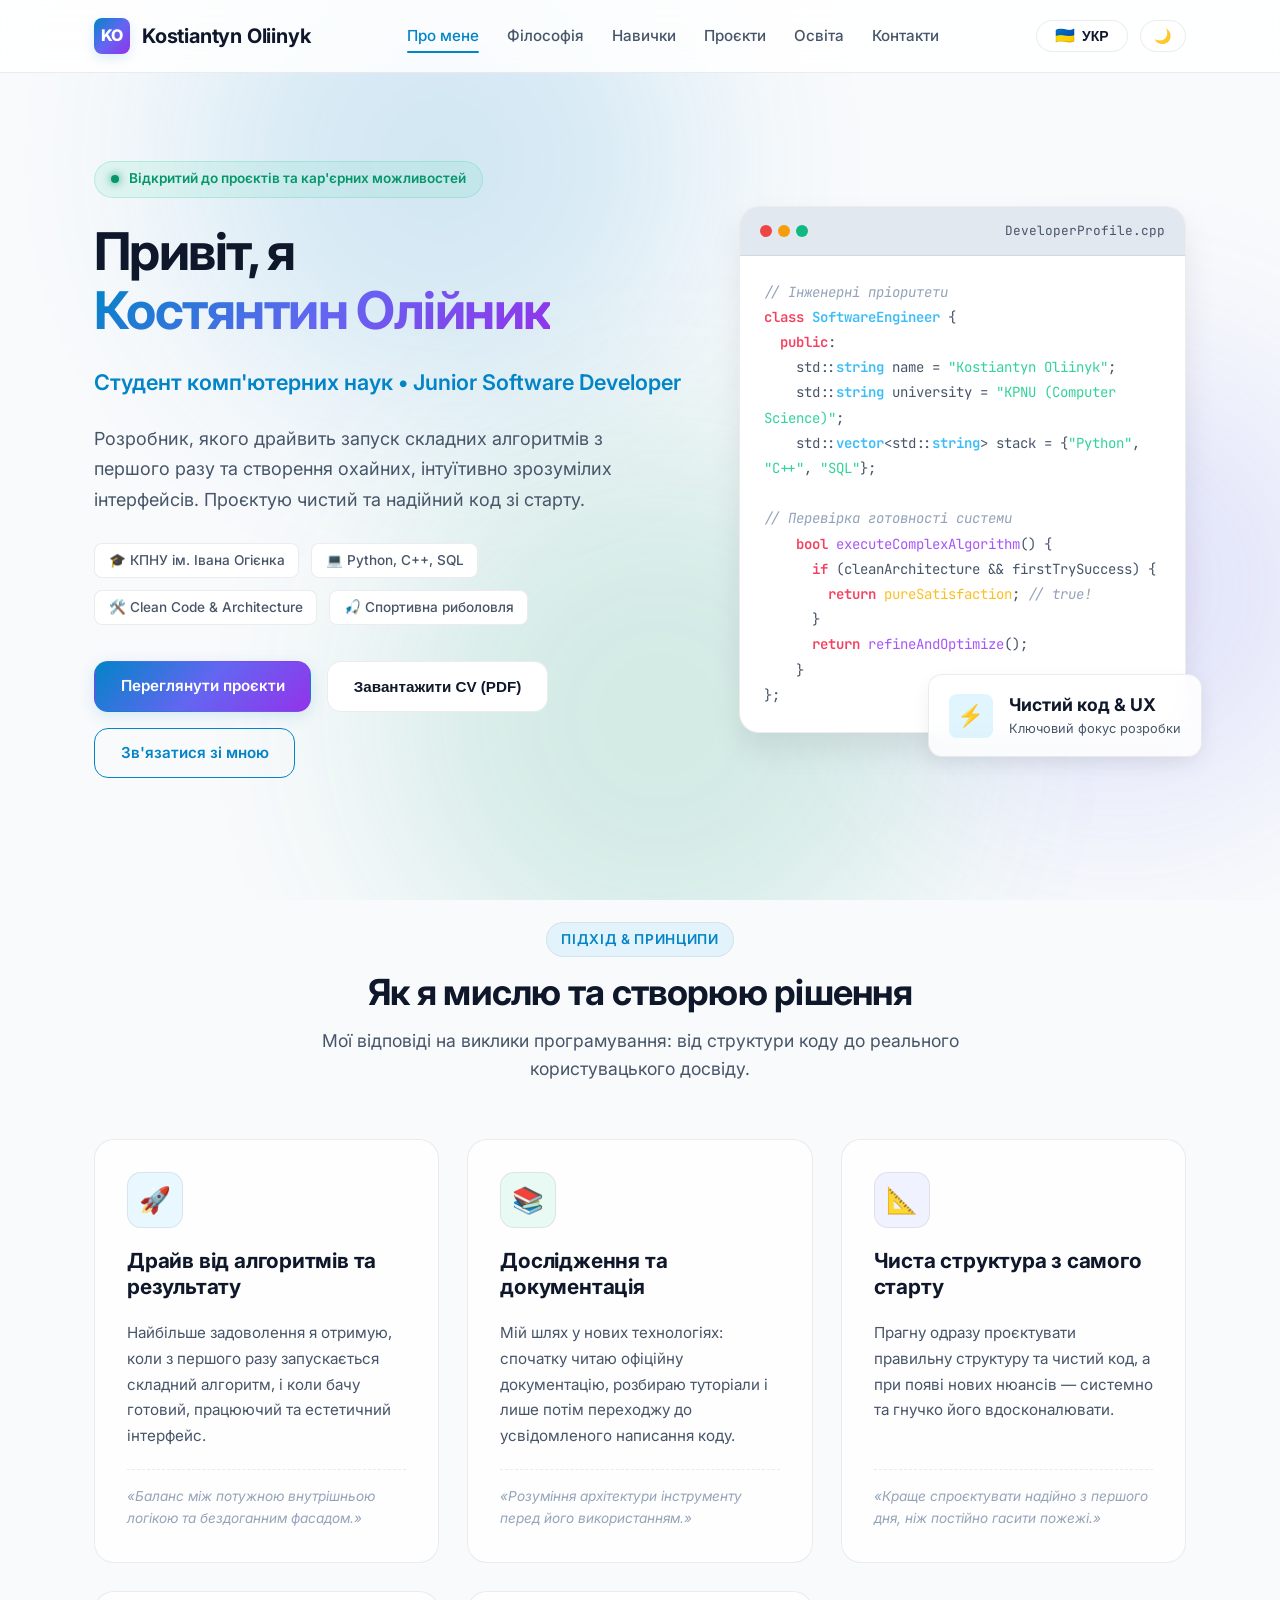
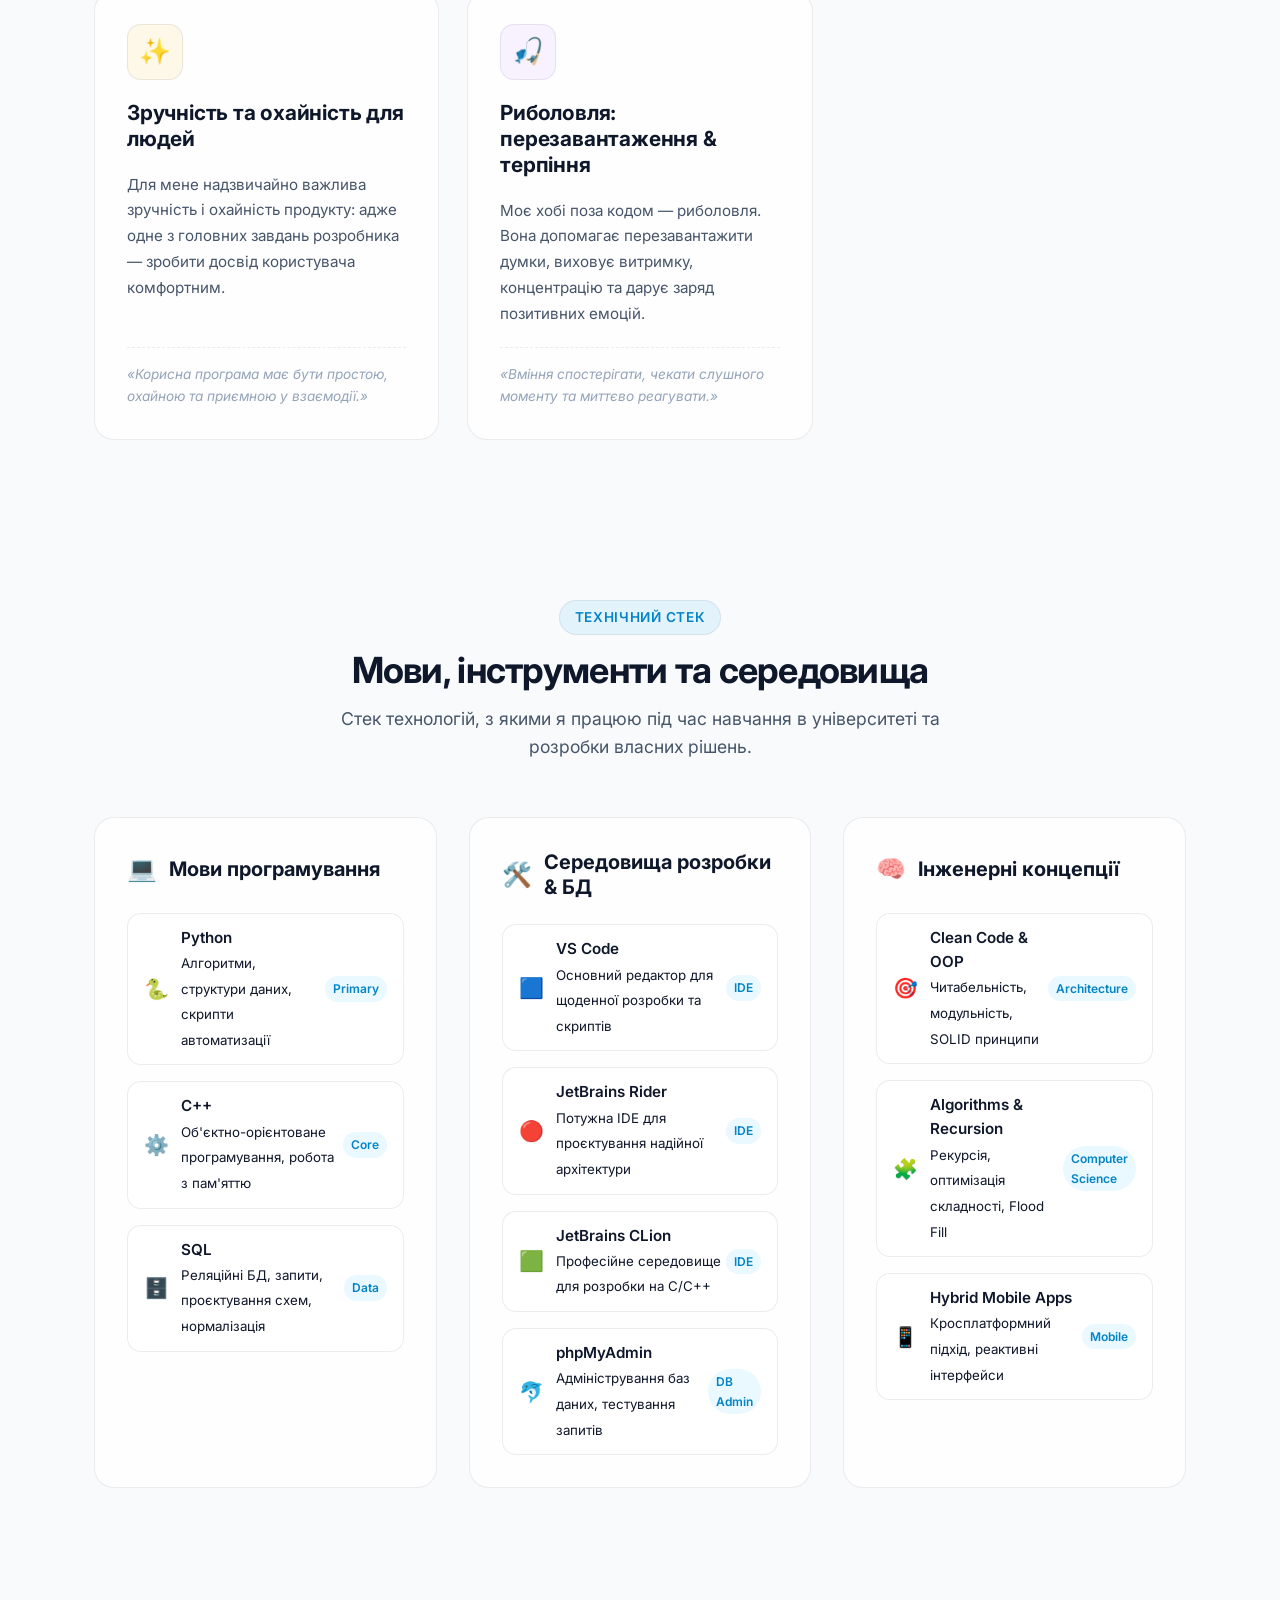
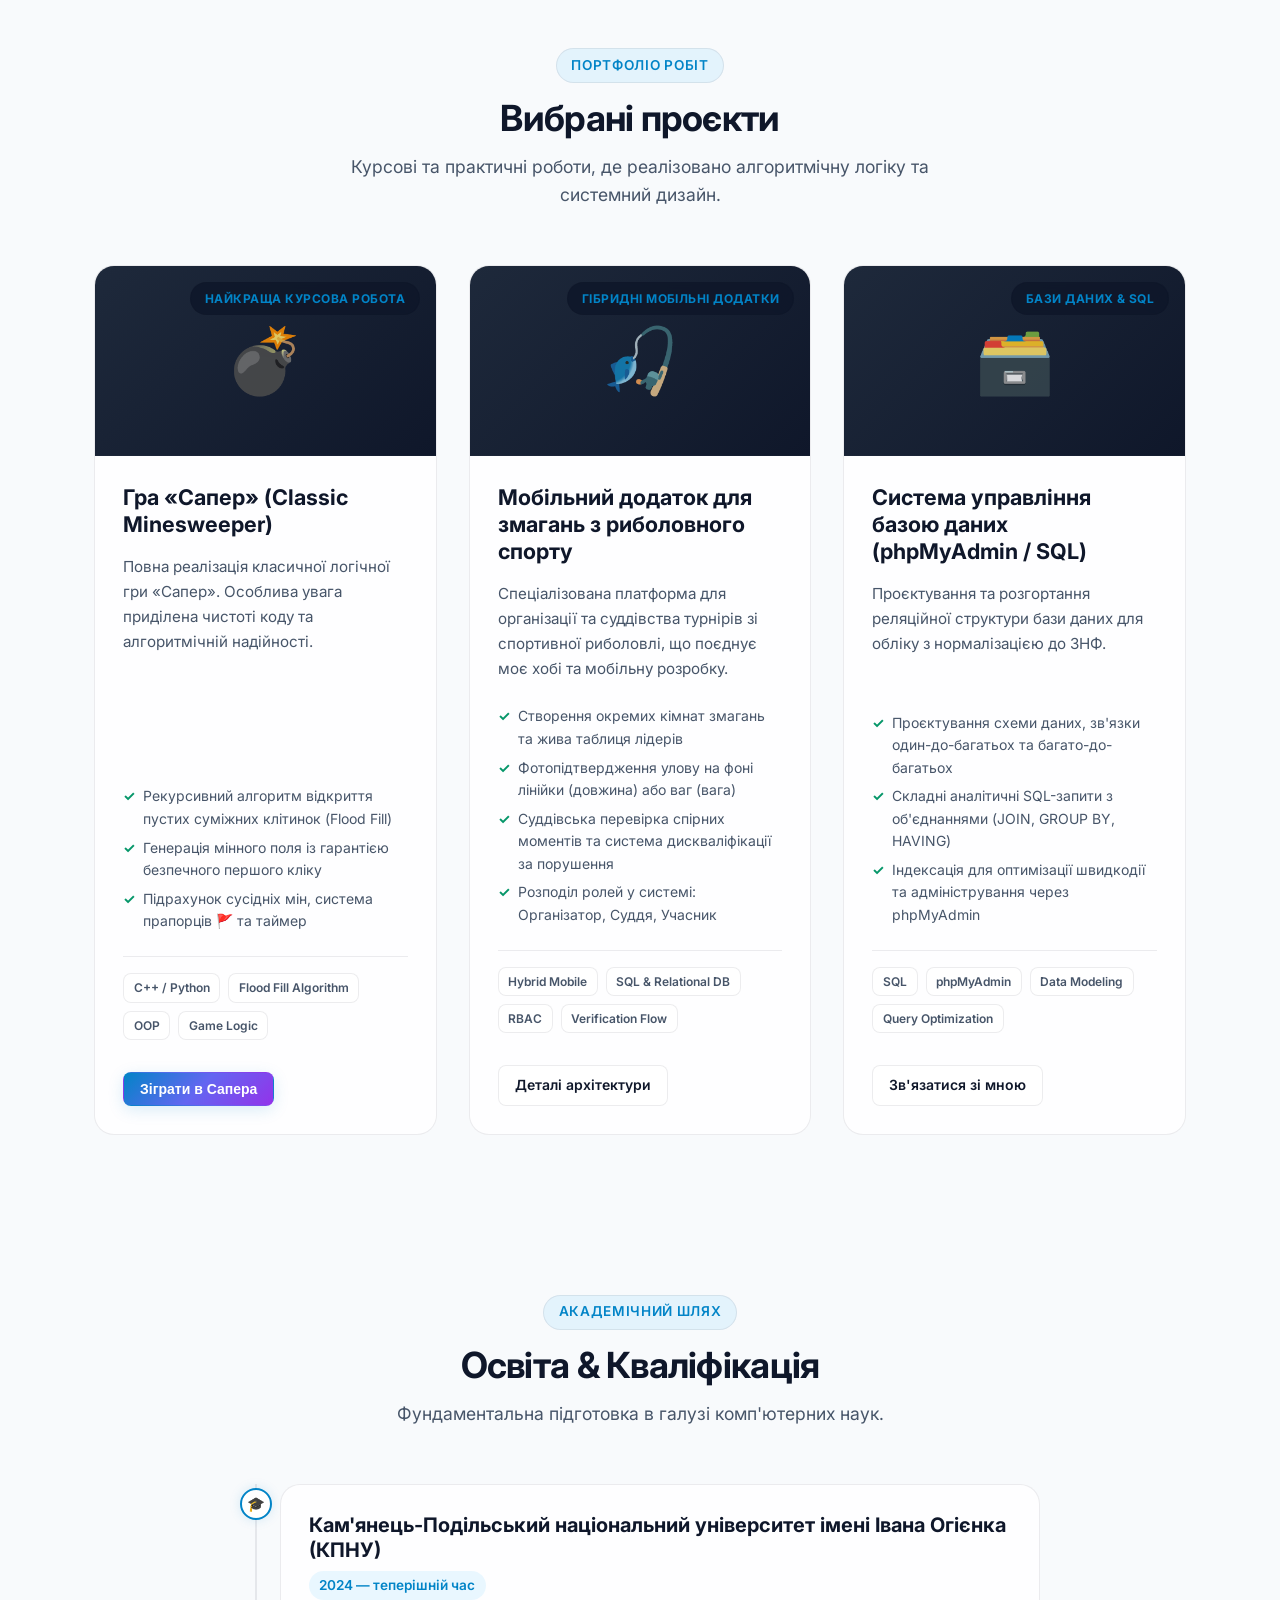
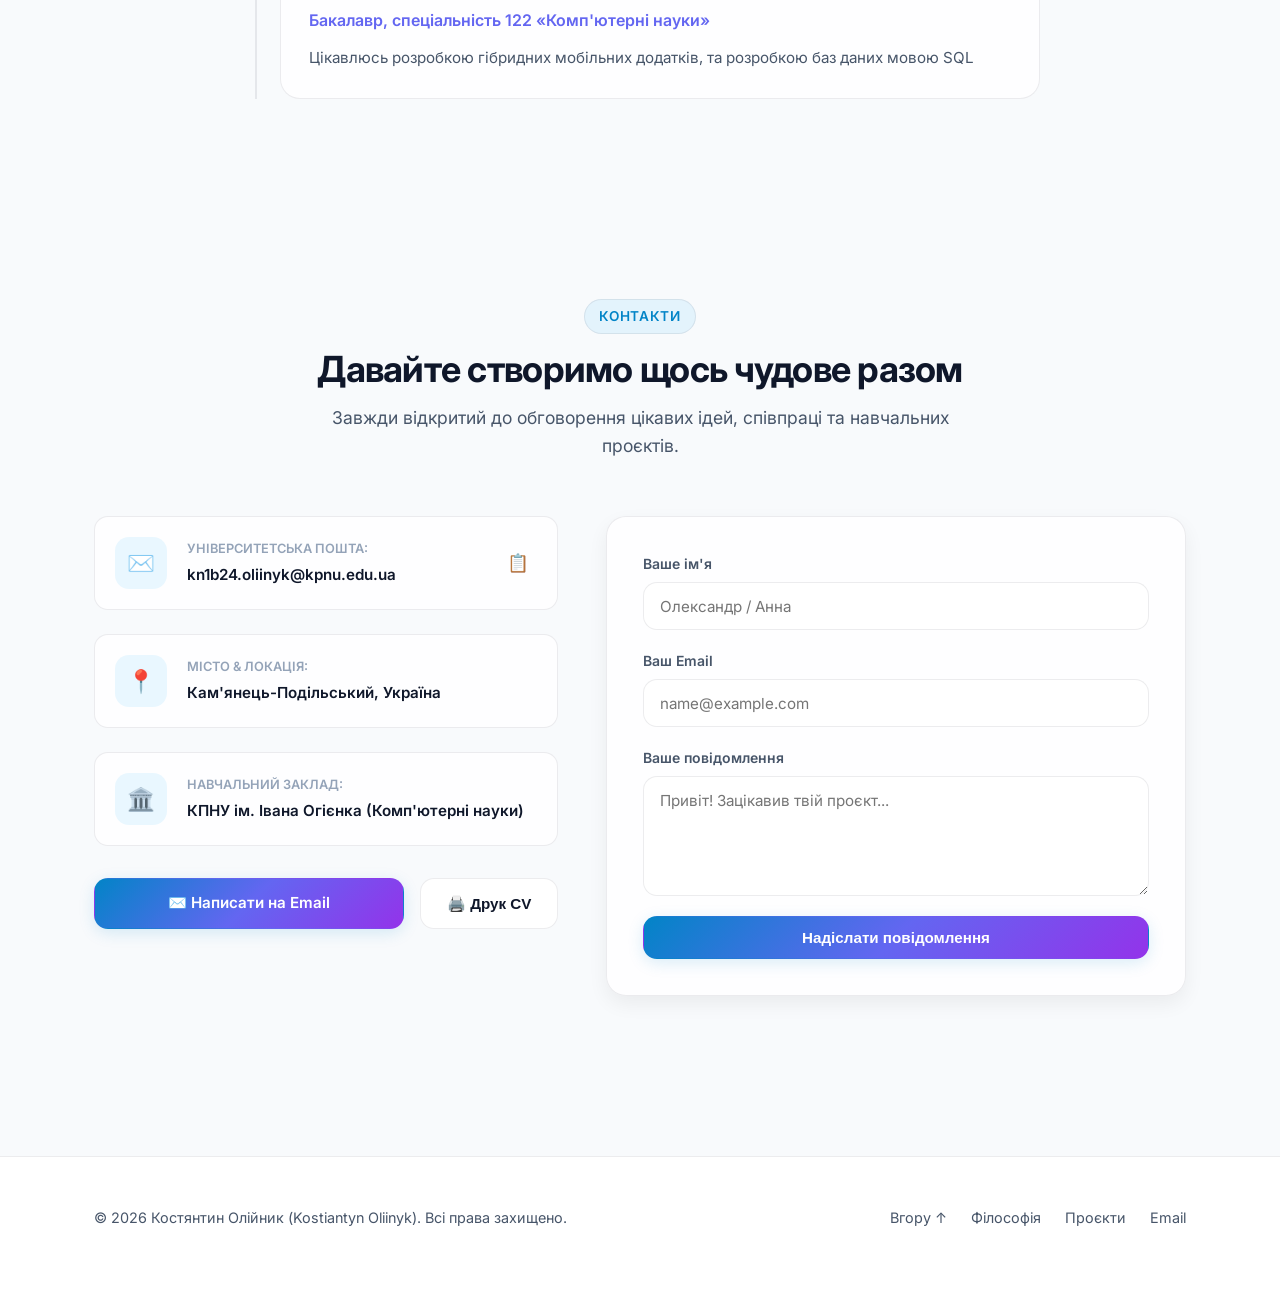
==== commit 361522ee: "update: update education description in academic journey block" ====
--- a/index.html
+++ b/index.html
@@ -492,7 +492,7 @@
                 </div>
                 <div class="timeline-degree" data-i18n="eduDegree">Бакалавр, спеціальність 122 «Комп'ютерні науки»</div>
                 <p class="timeline-desc" data-i18n="eduDesc">
-                  Поглиблене вивчення алгоритмів, структур даних, об'єктно-орієнтованого програмування, гібридних мобільних додатків, реляційних баз даних та системного проєктування програмного забезпечення.
+                  Цікавлюсь розробкою гібридних мобільних додатків, та розробкою баз даних мовою SQL
                 </p>
               </div>
             </div>
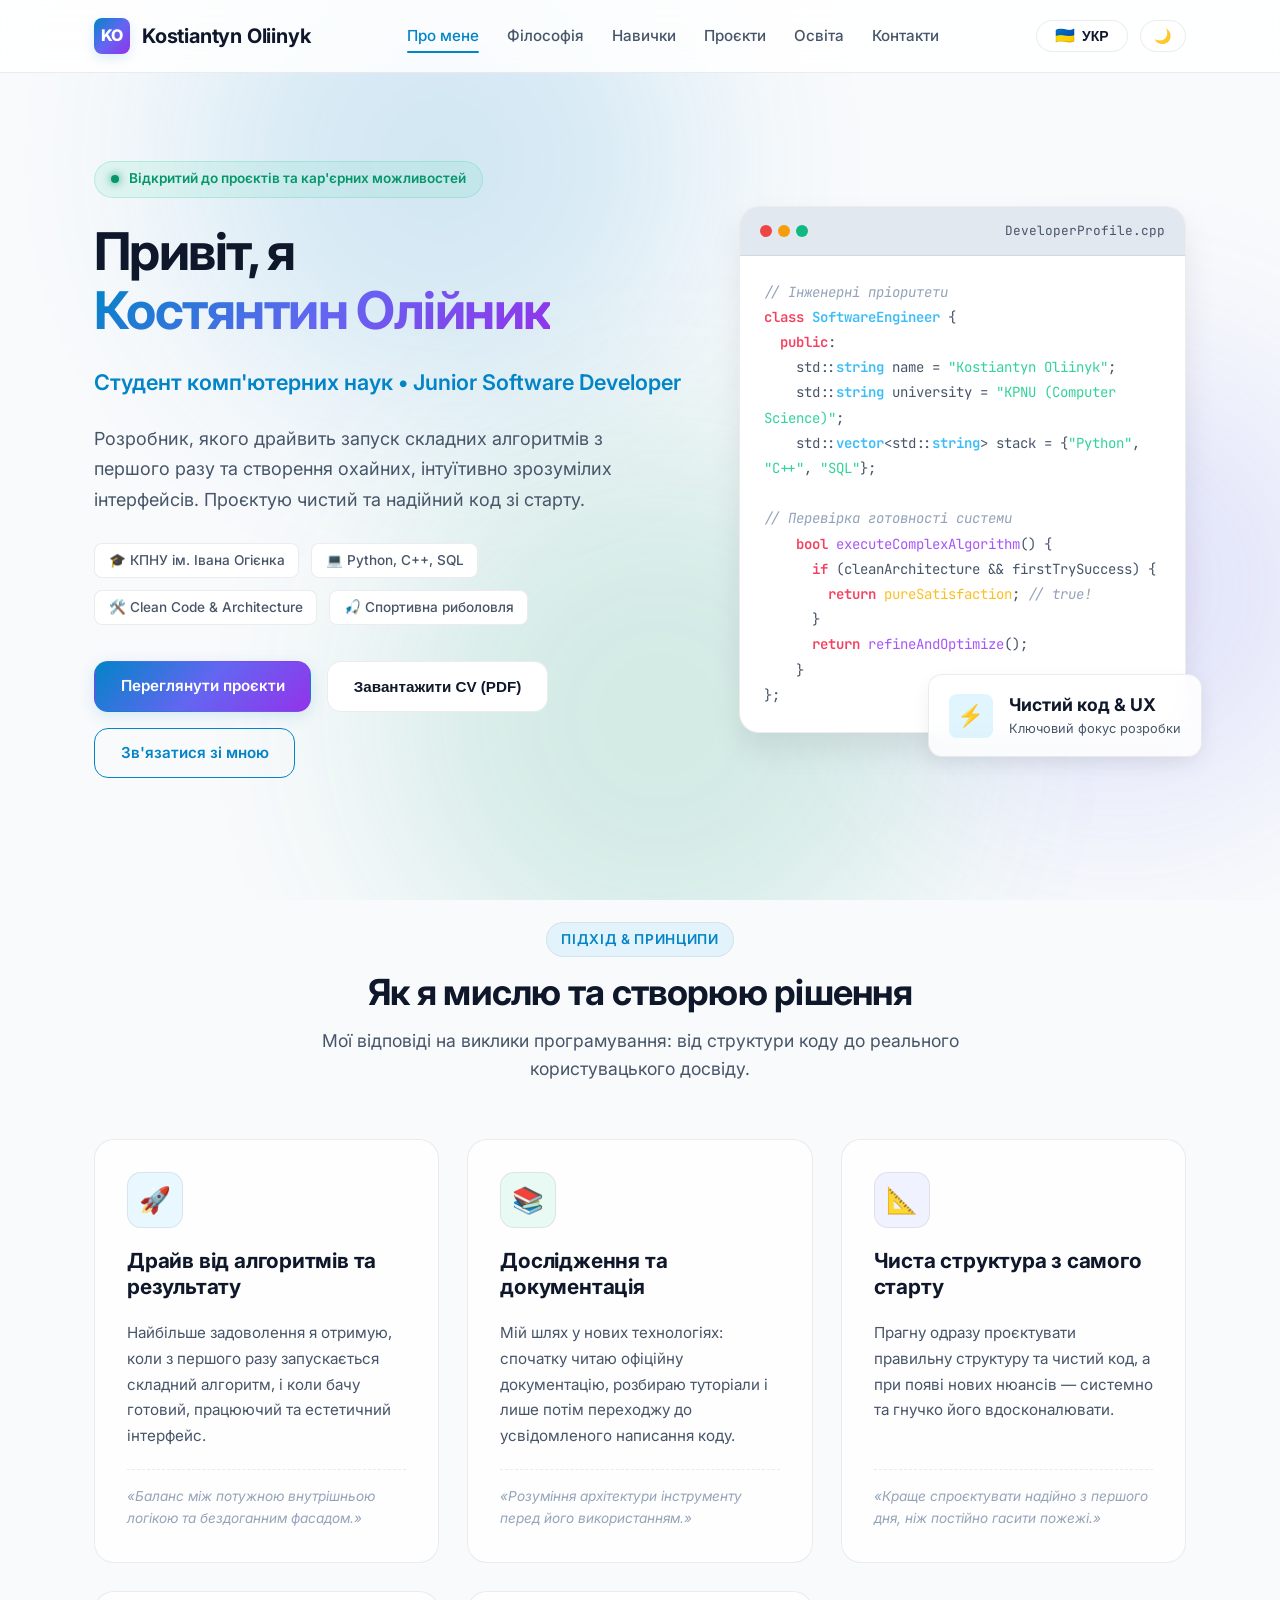
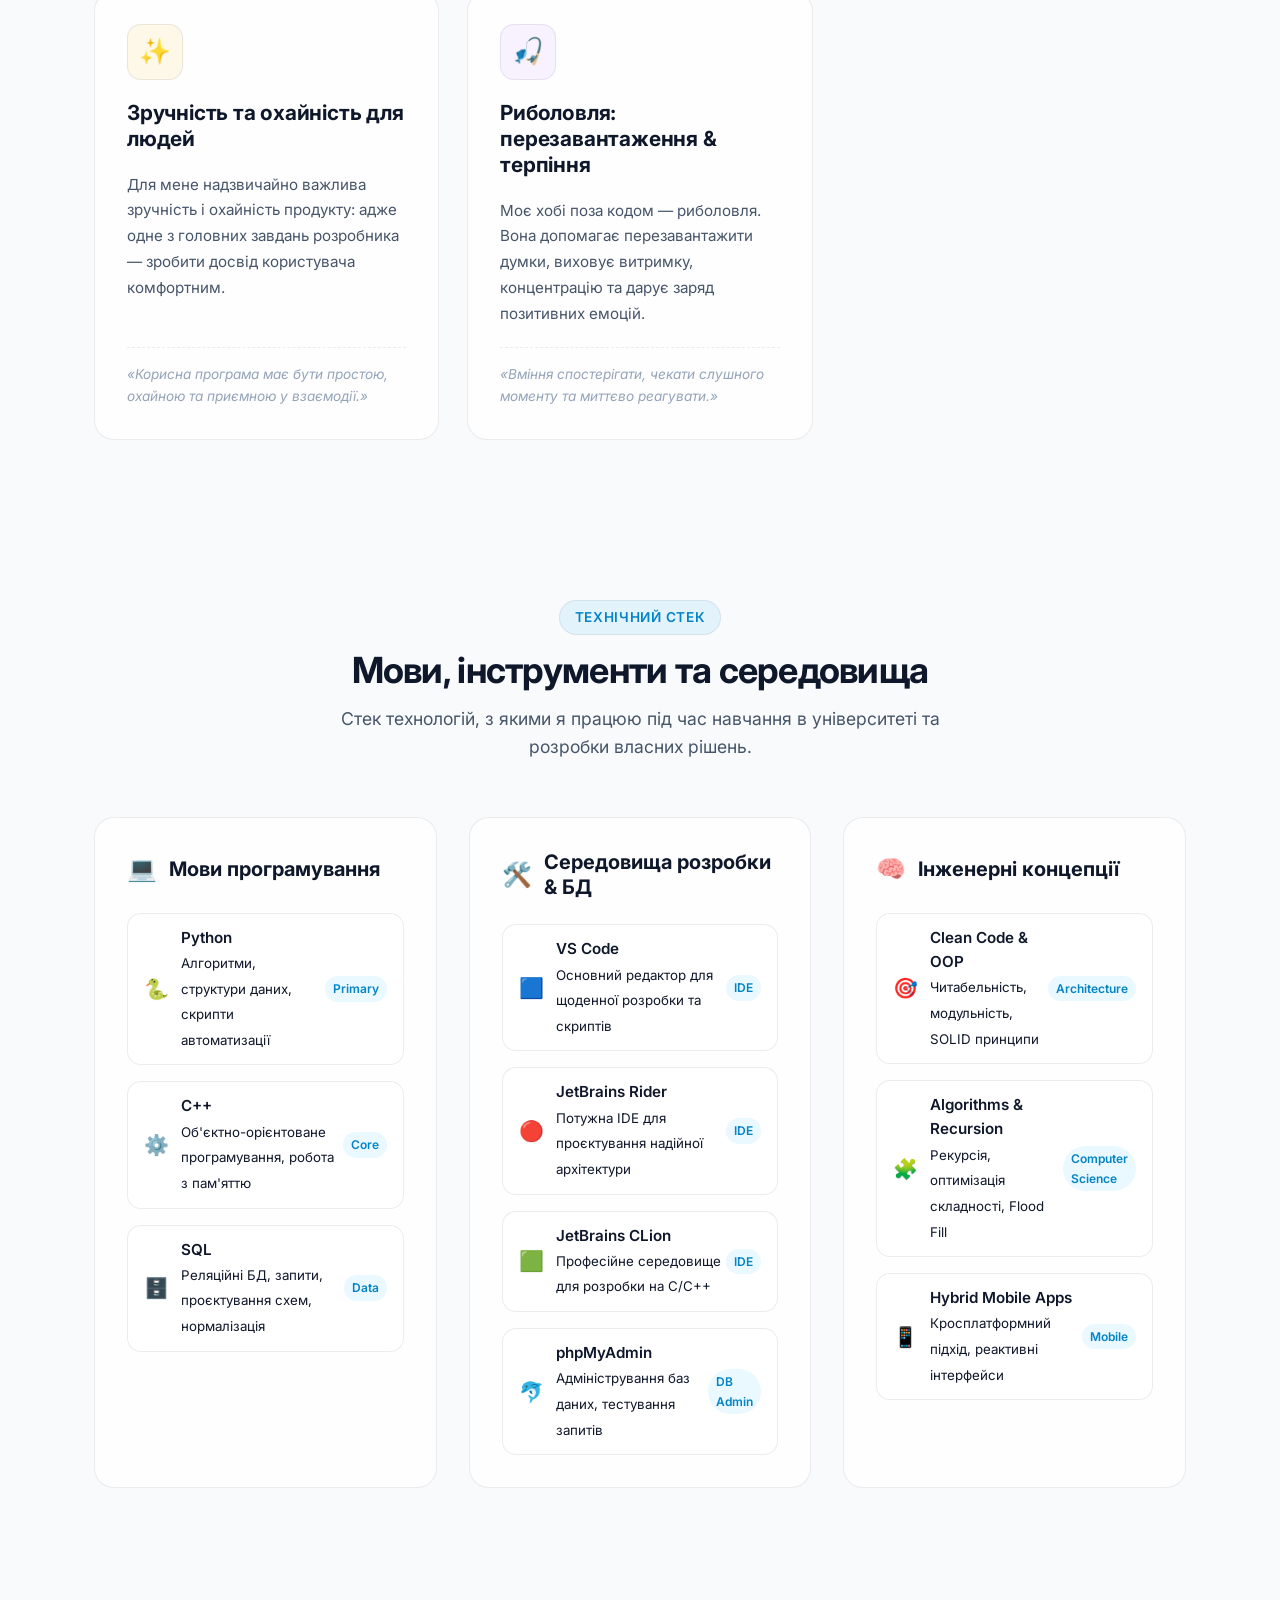
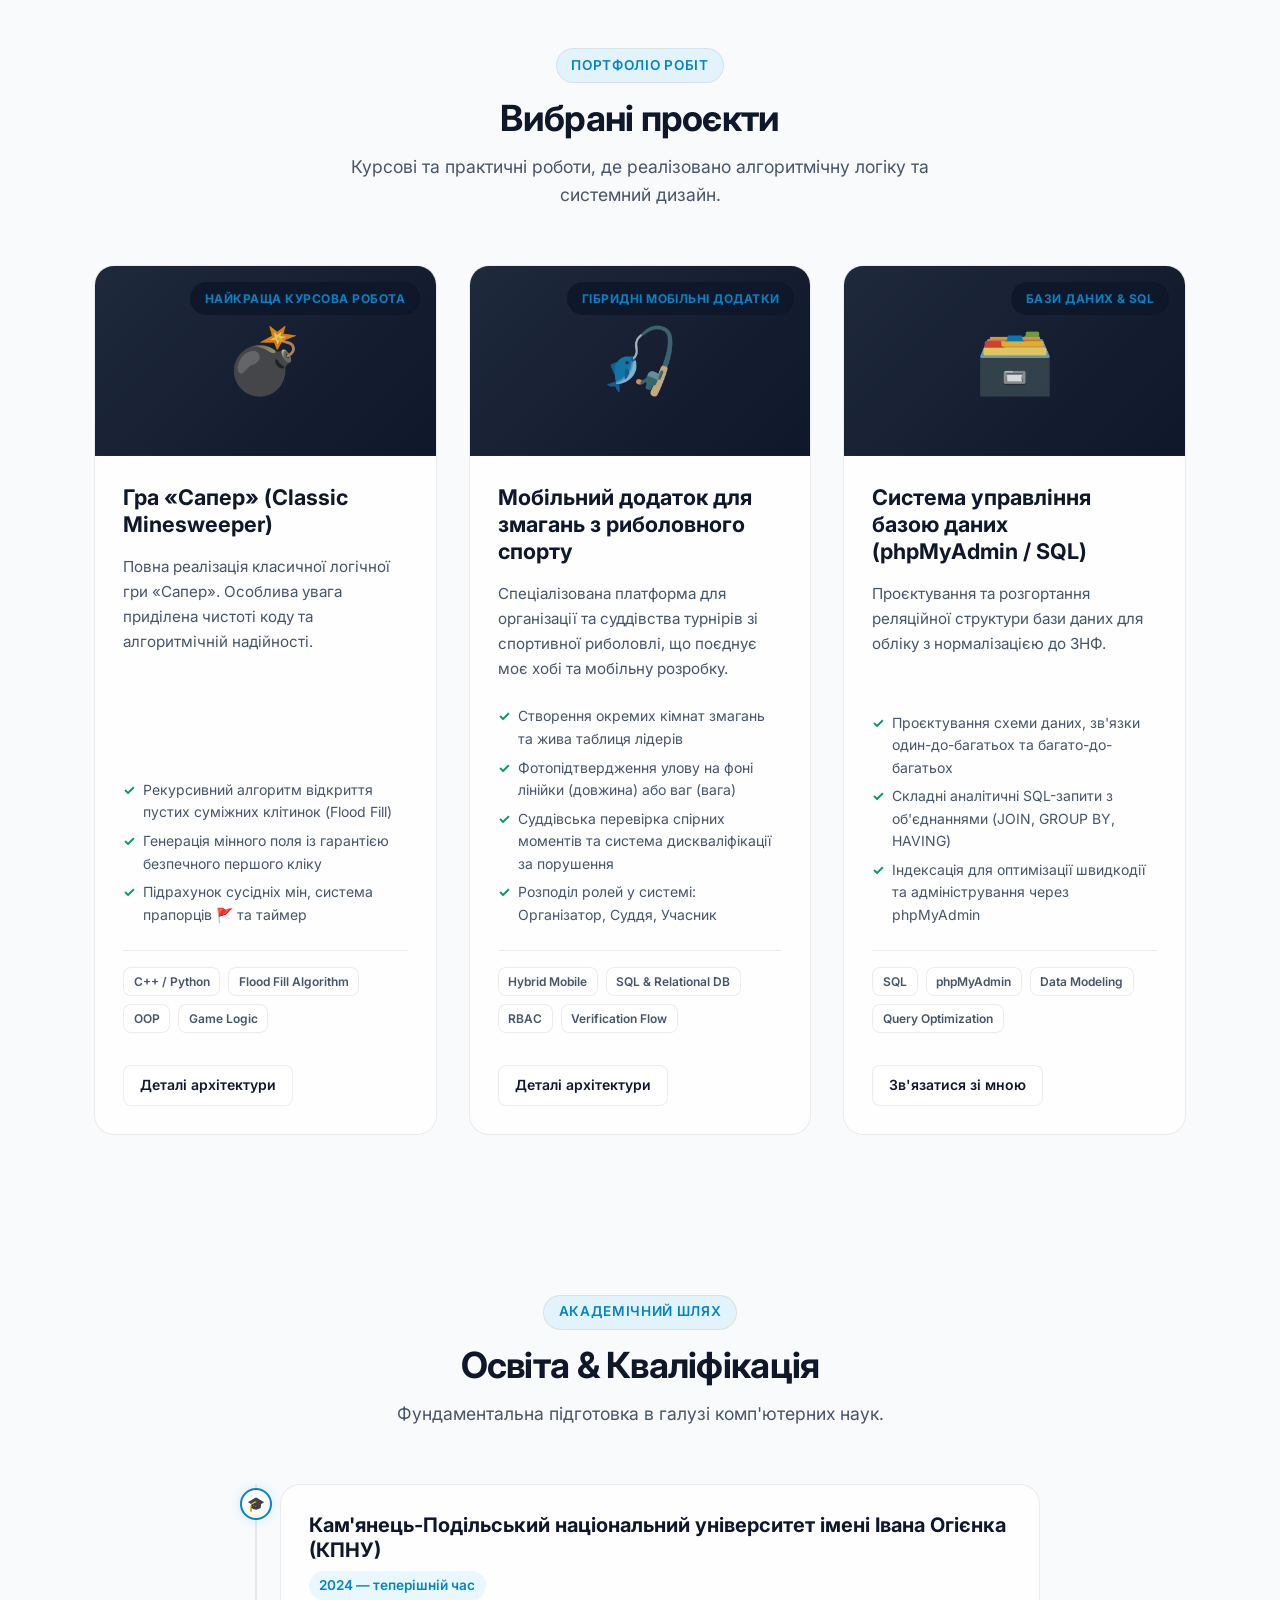
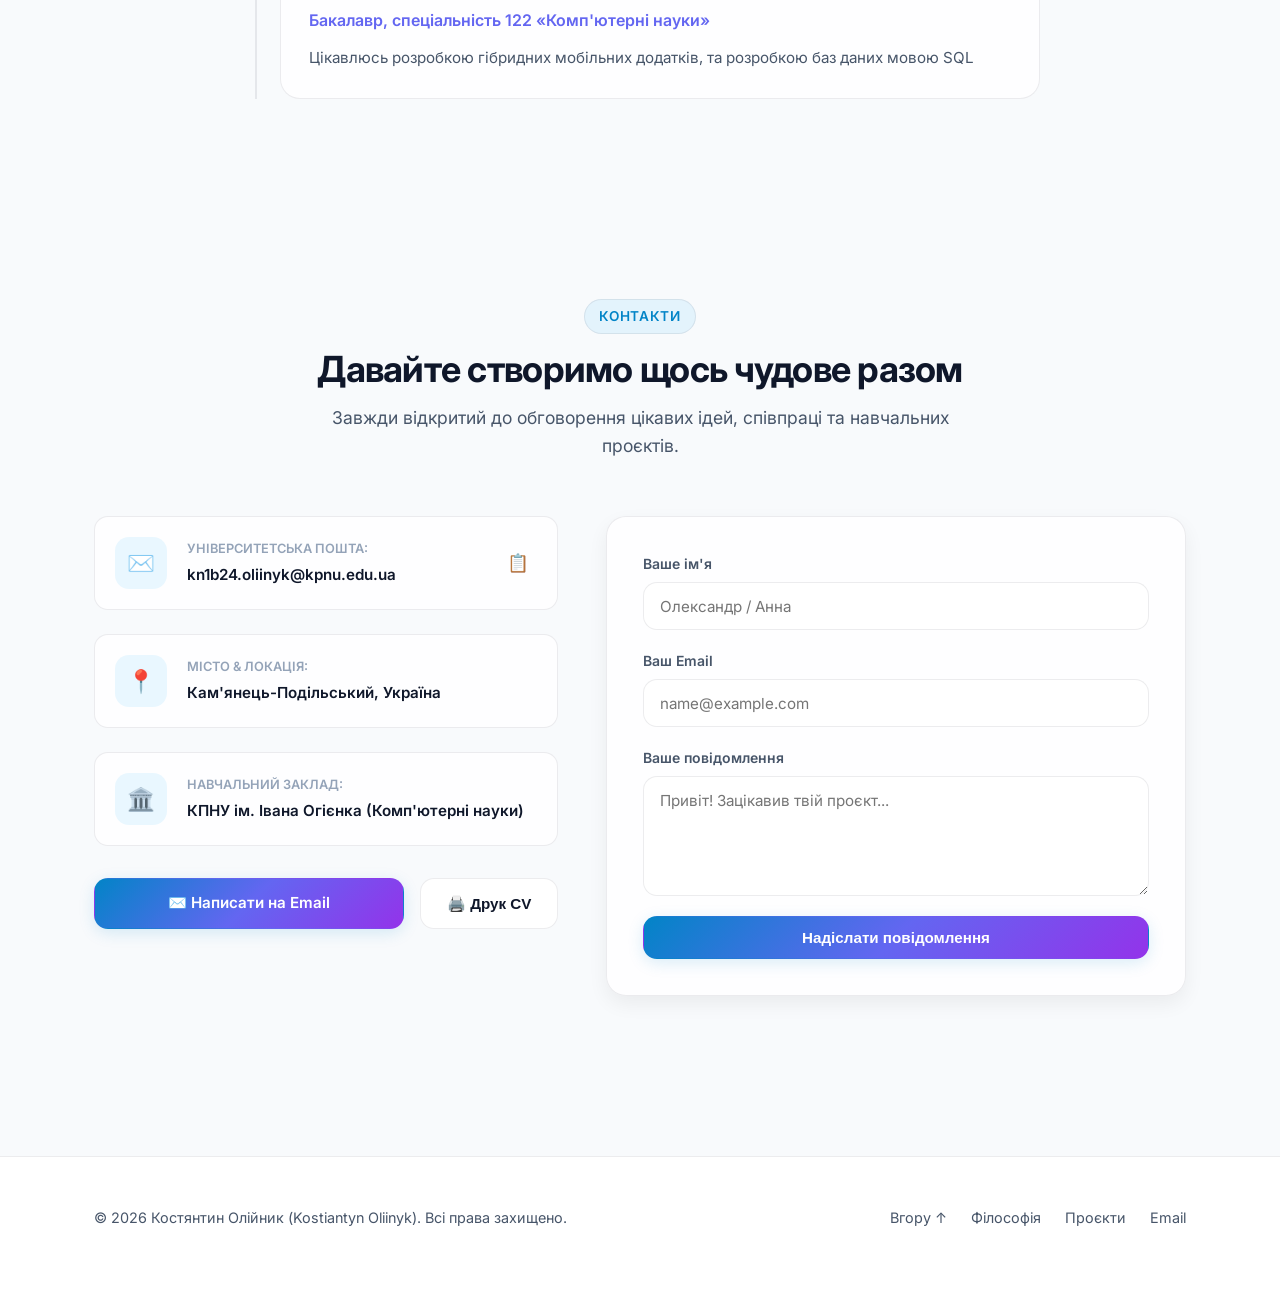
==== commit 60331578: "feat: add site favicon and remove playable demo game" ====
--- a/index.html
+++ b/index.html
@@ -12,6 +12,11 @@
   <link rel="preconnect" href="https://fonts.googleapis.com">
   <link rel="preconnect" href="https://fonts.gstatic.com" crossorigin>
   <link href="https://fonts.googleapis.com/css2?family=Inter:wght@400;500;600;700;800&family=JetBrains+Mono:wght@400;500;700&display=swap" rel="stylesheet">
+
+  <!-- Favicon -->
+  <link rel="icon" type="image/x-icon" href="favicon.ico">
+  <link rel="icon" type="image/png" href="img/favicon.png">
+  <link rel="apple-touch-icon" href="img/apple-touch-icon.png">
 
   <!-- Core Stylesheet -->
   <link rel="stylesheet" href="css/style.css">
@@ -407,7 +412,7 @@
                 <span class="tech-tag">Game Logic</span>
               </div>
               <div class="project-actions">
-                <button id="btn-open-minesweeper" class="btn btn-primary btn-sm" data-i18n="btnPlayDemo">Зіграти в Сапера</button>
+                <a href="#contact" class="btn btn-secondary btn-sm" data-i18n="btnViewDetails">Деталі архітектури</a>
               </div>
             </div>
           </div>
@@ -598,45 +603,6 @@
   <!-- TOAST NOTIFICATION -->
   <div id="toast" class="toast" role="alert" aria-live="polite"></div>
 
-  <!-- INTERACTIVE MINESWEEPER MODAL -->
-  <div id="minesweeper-modal" class="modal-overlay" role="dialog" aria-modal="true" aria-labelledby="ms-title">
-    <div class="modal-content">
-      <div class="modal-header">
-        <h3 id="ms-title" class="modal-title">
-          <span>💣</span>
-          <span data-i18n="msModalTitle">Гра «Сапер» (Інтерактивне демо)</span>
-        </h3>
-        <button id="btn-close-ms-modal" class="modal-close" aria-label="Закрити">&times;</button>
-      </div>
-
-      <div class="modal-body">
-        <div class="game-stats">
-          <div class="game-stat-box">
-            <span data-i18n="msRemainingMines">Міни:</span>
-            <span id="ms-mines-count">10</span>
-          </div>
-          <button id="ms-reset-btn" class="btn-control" style="font-size: 1.25rem; padding: 0.2rem 0.6rem;">
-            <span id="ms-reset-face">😊</span>
-          </button>
-          <div class="game-stat-box">
-            <span data-i18n="msTimer">Час:</span>
-            <span id="ms-timer">000</span>
-          </div>
-        </div>
-
-        <div id="ms-message" class="game-message"></div>
-
-        <!-- 8x8 Minesweeper Grid -->
-        <div id="ms-board" class="minesweeper-board"></div>
-
-        <div style="font-size: 0.8rem; color: var(--text-muted); text-align: center;">
-          <p>💡 Клік лівою кнопкою — відкрити клітинку. Правий клік — прапорець 🚩.</p>
-          <p>Перший клік завжди безпечний завдяки динамічному алгоритму генерації.</p>
-        </div>
-      </div>
-    </div>
-  </div>
-
   <!-- Main JavaScript File -->
   <script src="js/main.js"></script>
 </body>
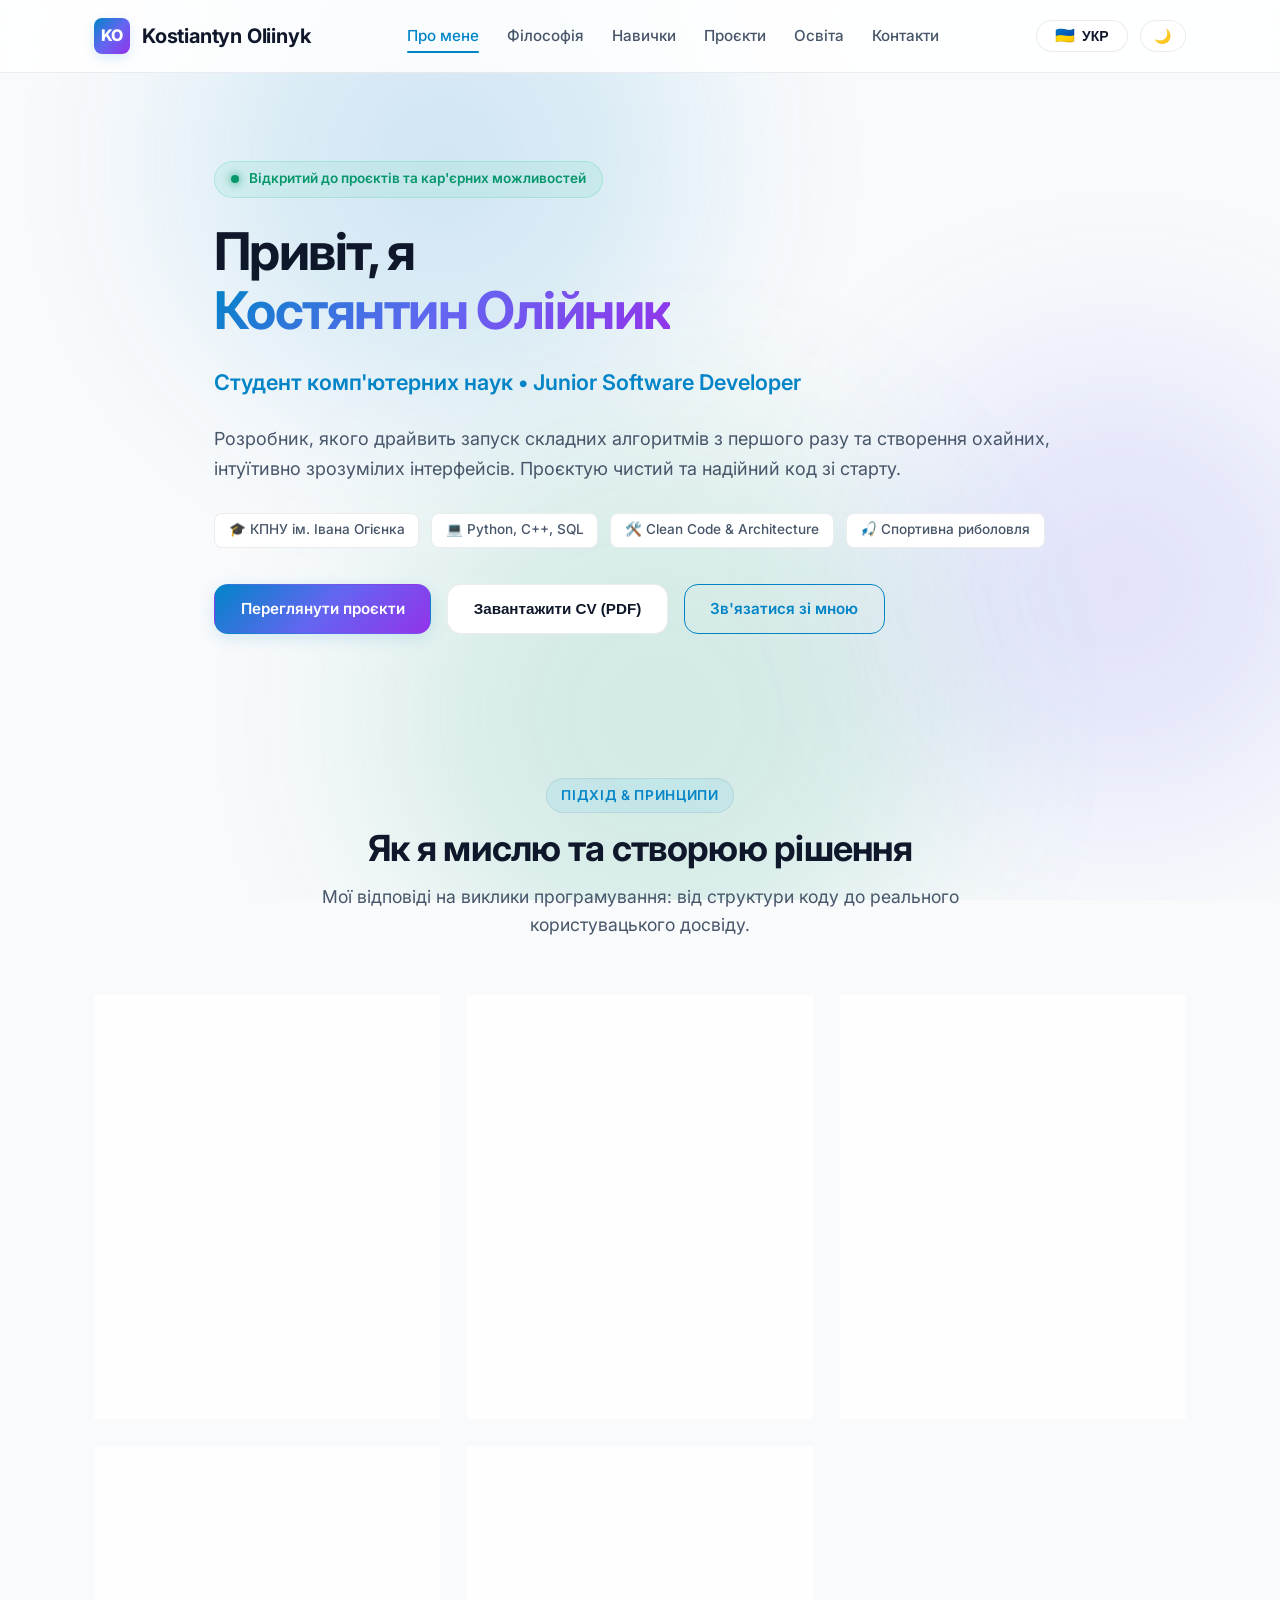
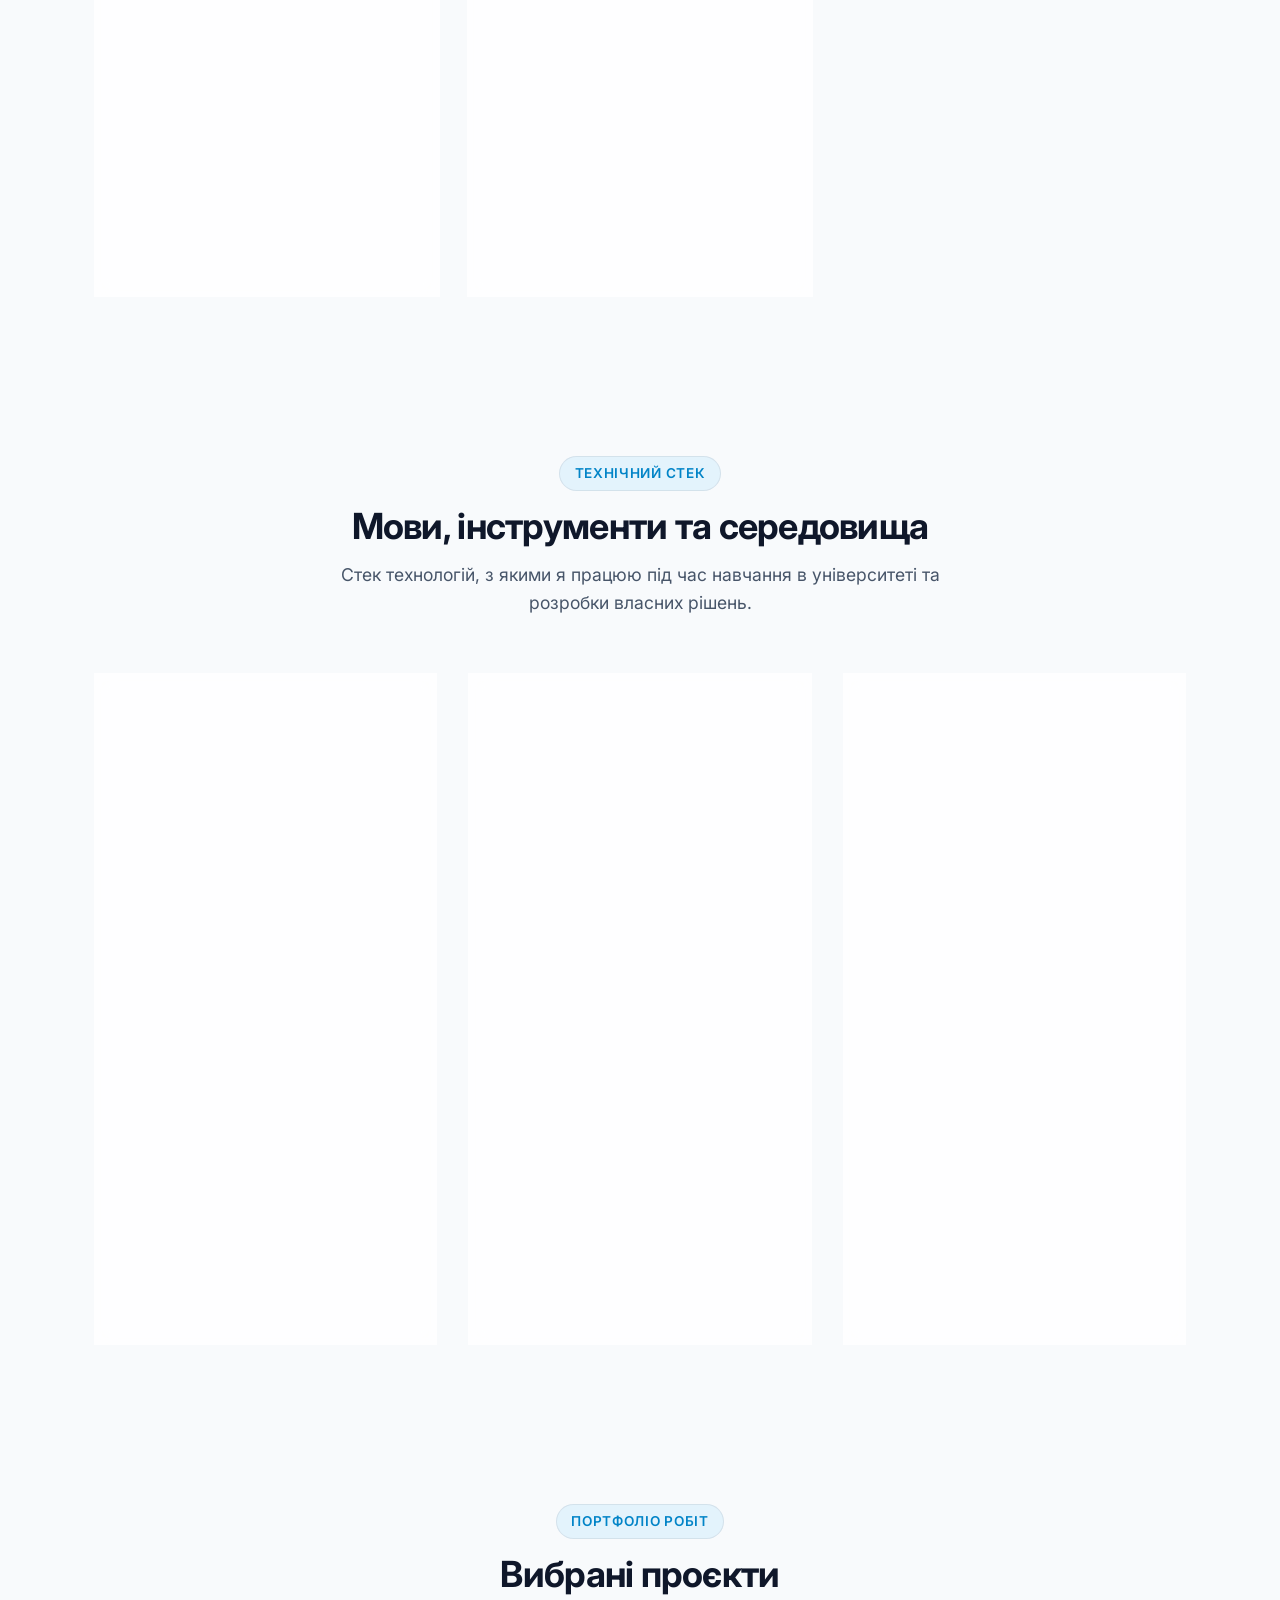
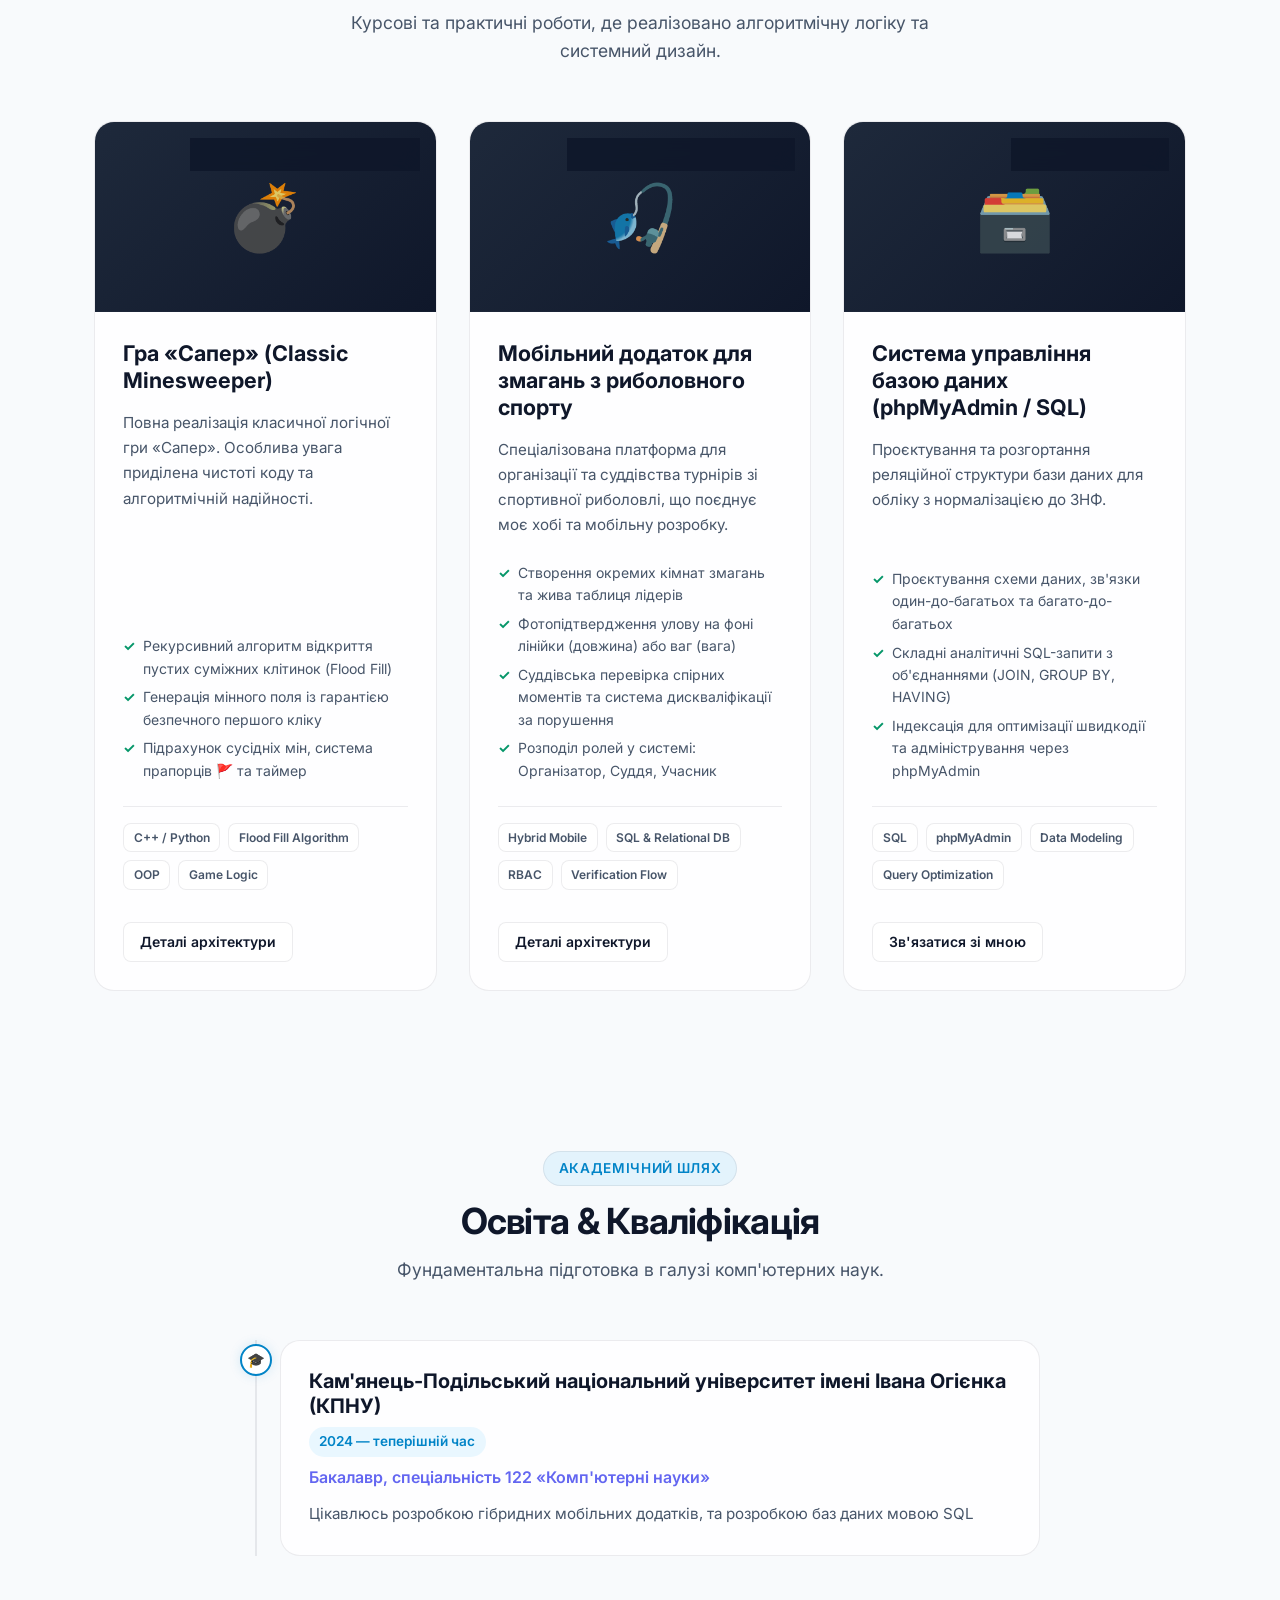
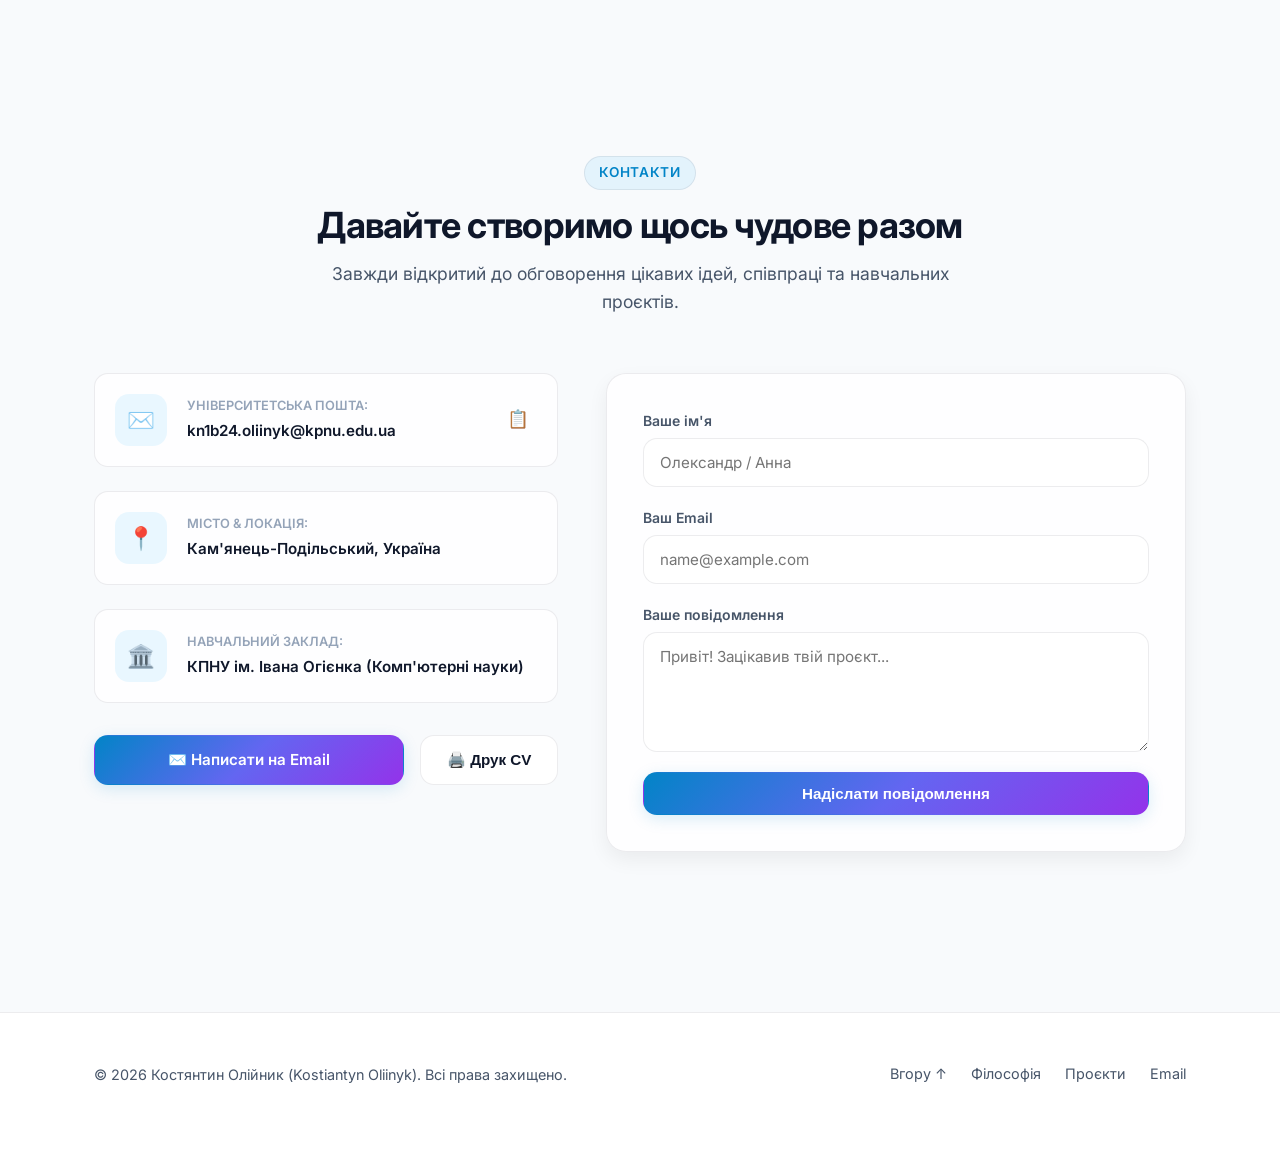
==== commit 2a3c5df5: "refactor: remove code card and floating stats visual from hero section" ====
--- a/index.html
+++ b/index.html
@@ -7,6 +7,46 @@
   
   <meta name="description" content="Портфоліо та резюме Костянтина Олійника — студента комп'ютерних наук (КПНУ ім. Івана Огієнка), розробника на Python, C++, SQL.">
   <meta name="author" content="Костянтин Олійник">
+  <meta name="keywords" content="Костянтин Олійник, Kostiantyn Oliinyk, резюме, portfolio, resume, комп'ютерні науки, КПНУ, розробник, Python, C++, SQL, hybrid mobile apps">
+  <link rel="canonical" href="https://kostia-oliinyk.itkamianets.com/">
+
+  <!-- Open Graph / Facebook / Telegram / LinkedIn SEO -->
+  <meta property="og:type" content="website">
+  <meta property="og:url" content="https://kostia-oliinyk.itkamianets.com/">
+  <meta property="og:title" content="Костянтин Олійник | Резюме & Портфоліо">
+  <meta property="og:description" content="Портфоліо та резюме Костянтина Олійника — студента комп'ютерних наук (КПНУ ім. Івана Огієнка), розробника на Python, C++, SQL.">
+  <meta property="og:image" content="https://kostia-oliinyk.itkamianets.com/img/og-image.png">
+  <meta property="og:image:width" content="1200">
+  <meta property="og:image:height" content="630">
+  <meta property="og:image:alt" content="Kostiantyn Oliinyk Portfolio & Resume">
+  <meta property="og:locale" content="uk_UA">
+  <meta property="og:locale:alternate" content="en_US">
+
+  <!-- Twitter Card SEO -->
+  <meta name="twitter:card" content="summary_large_image">
+  <meta name="twitter:url" content="https://kostia-oliinyk.itkamianets.com/">
+  <meta name="twitter:title" content="Костянтин Олійник | Резюме & Портфоліо">
+  <meta name="twitter:description" content="Портфоліо та резюме Костянтина Олійника — студента комп'ютерних наук (КПНУ), розробника на Python, C++, SQL.">
+  <meta name="twitter:image" content="https://kostia-oliinyk.itkamianets.com/img/og-image.png">
+
+  <!-- Structured Data (JSON-LD) for Search Engines -->
+  <script type="application/ld+json">
+  {
+    "@context": "https://schema.org",
+    "@type": "Person",
+    "name": "Костянтин Олійник",
+    "alternateName": "Kostiantyn Oliinyk",
+    "url": "https://kostia-oliinyk.itkamianets.com/",
+    "image": "https://kostia-oliinyk.itkamianets.com/img/favicon.png",
+    "jobTitle": "Junior Software Developer",
+    "worksFor": {
+      "@type": "EducationalOrganization",
+      "name": "Кам'янець-Подільський національний університет імені Івана Огієнка"
+    },
+    "knowsAbout": ["Python", "C++", "SQL", "Clean Architecture", "Hybrid Mobile Applications"],
+    "email": "mailto:kn1b24.oliinyk@kpnu.edu.ua"
+  }
+  </script>
 
   <!-- Inter & JetBrains Mono Fonts via Google Fonts (with system fallbacks) -->
   <link rel="preconnect" href="https://fonts.googleapis.com">
@@ -115,44 +155,6 @@
           </div>
         </div>
 
-        <!-- Hero Visual: Developer Terminal / Code Card -->
-        <div class="hero-visual">
-          <div class="code-card">
-            <div class="code-header">
-              <div class="code-dots">
-                <span class="code-dot red"></span>
-                <span class="code-dot yellow"></span>
-                <span class="code-dot green"></span>
-              </div>
-              <div class="code-filename">DeveloperProfile.cpp</div>
-            </div>
-            <div class="code-body">
-              <div class="code-comment" data-i18n="codeComment1">// Інженерні пріоритети</div>
-              <div><span class="code-keyword">class</span> <span class="code-class">SoftwareEngineer</span> {</div>
-              <div>&nbsp;&nbsp;<span class="code-keyword">public</span>:</div>
-              <div>&nbsp;&nbsp;&nbsp;&nbsp;std::<span class="code-class">string</span> name = <span class="code-string">"Kostiantyn Oliinyk"</span>;</div>
-              <div>&nbsp;&nbsp;&nbsp;&nbsp;std::<span class="code-class">string</span> university = <span class="code-string">"KPNU (Computer Science)"</span>;</div>
-              <div>&nbsp;&nbsp;&nbsp;&nbsp;std::<span class="code-class">vector</span>&lt;std::<span class="code-class">string</span>&gt; stack = {<span class="code-string">"Python"</span>, <span class="code-string">"C++"</span>, <span class="code-string">"SQL"</span>};</div>
-              <br>
-              <div class="code-comment" data-i18n="codeComment2">// Перевірка готовності системи</div>
-              <div>&nbsp;&nbsp;&nbsp;&nbsp;<span class="code-keyword">bool</span> <span class="code-fn">executeComplexAlgorithm</span>() {</div>
-              <div>&nbsp;&nbsp;&nbsp;&nbsp;&nbsp;&nbsp;<span class="code-keyword">if</span> (cleanArchitecture &amp;&amp; firstTrySuccess) {</div>
-              <div>&nbsp;&nbsp;&nbsp;&nbsp;&nbsp;&nbsp;&nbsp;&nbsp;<span class="code-keyword">return</span> <span class="code-var">pureSatisfaction</span>; <span class="code-comment">// true!</span></div>
-              <div>&nbsp;&nbsp;&nbsp;&nbsp;&nbsp;&nbsp;}</div>
-              <div>&nbsp;&nbsp;&nbsp;&nbsp;&nbsp;&nbsp;<span class="code-keyword">return</span> <span class="code-fn">refineAndOptimize</span>();</div>
-              <div>&nbsp;&nbsp;&nbsp;&nbsp;}</div>
-              <div>};</div>
-            </div>
-          </div>
-
-          <div class="floating-stats-card">
-            <div class="stats-icon">⚡</div>
-            <div class="stats-info">
-              <div class="stats-value" data-i18n="statsHighlightValue">Чистий код & UX</div>
-              <div class="stats-label" data-i18n="statsHighlightLabel">Ключовий фокус розробки</div>
-            </div>
-          </div>
-        </div>
       </div>
     </section>
 
--- a/css/style.css
+++ b/css/style.css
@@ -424,10 +424,9 @@
 }
 
 .hero-grid {
-  display: grid;
-  grid-template-columns: 1.25fr 0.95fr;
-  align-items: center;
-  gap: 3.5rem;
+  display: block;
+  max-width: 900px;
+  margin: 0 auto;
 }
 
 .hero-content {
@@ -1539,15 +1538,6 @@
 
 /* Responsive Breakpoints */
 @media (max-width: 992px) {
-  .hero-grid {
-    grid-template-columns: 1fr;
-    gap: 2.5rem;
-  }
-
-  .hero-visual {
-    order: -1;
-  }
-
   .contact-grid {
     grid-template-columns: 1fr;
   }
